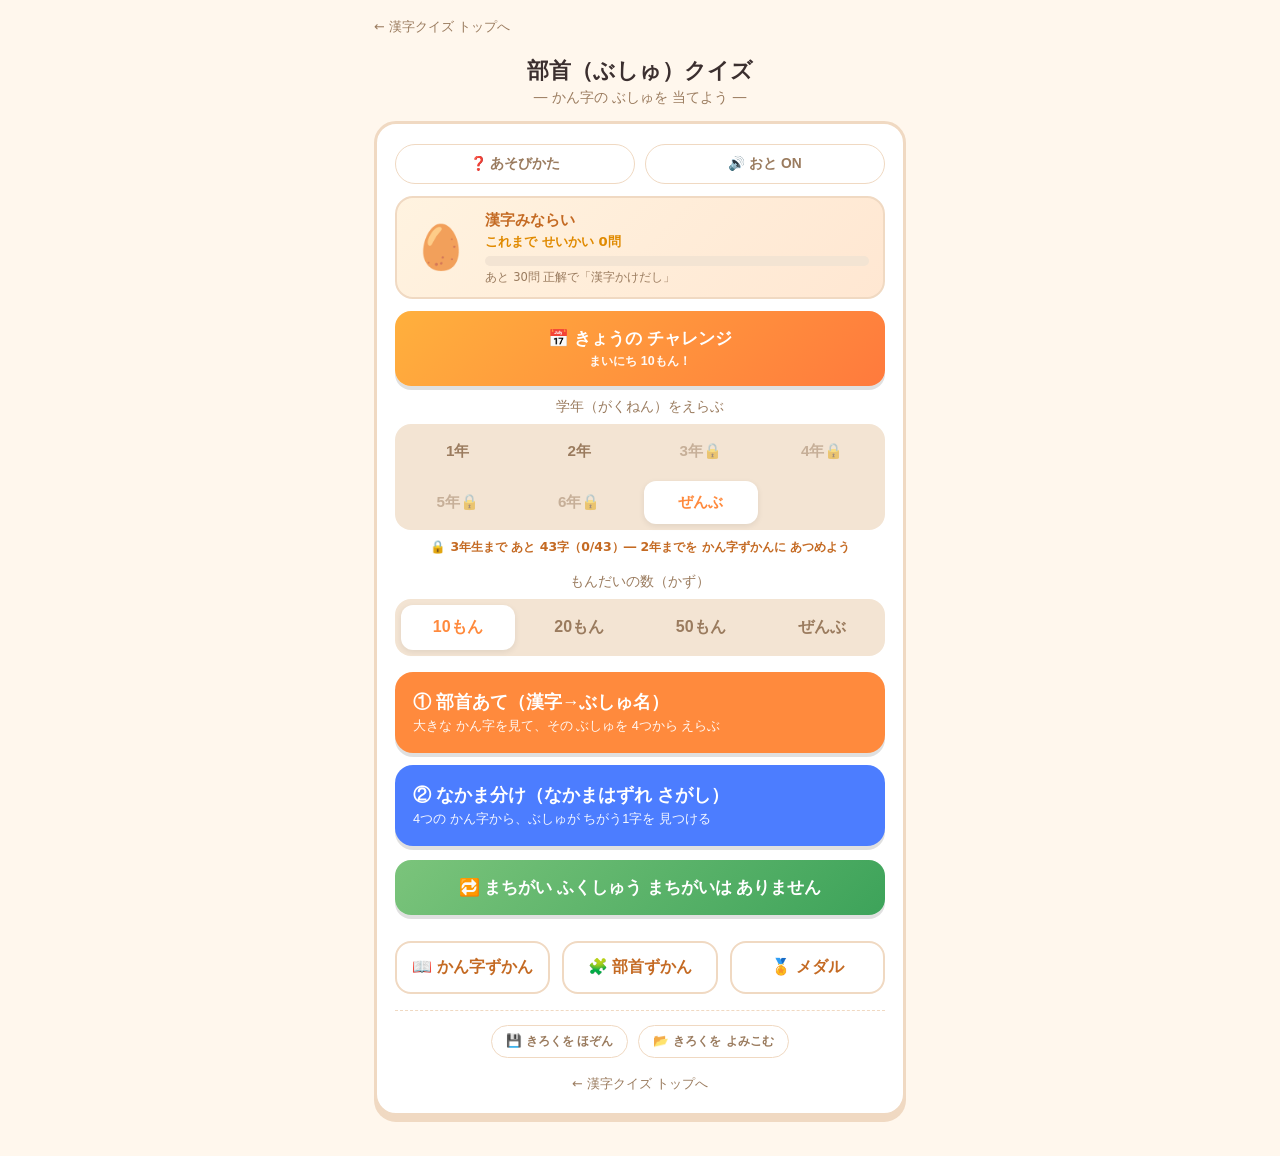
==== bushu/index.html @ 1da60026 "部首クイズ(bushu)を新規追加：部首あて＋なかま分け＋部首ずかん。学年ロック/出題数/図鑑/メダルは共有。validate に RADICALS 検証を追加" ====
<!DOCTYPE html>
<html lang="ja">
<head>
<meta charset="UTF-8">
<meta name="viewport" content="width=device-width, initial-scale=1.0, viewport-fit=cover">
<title>部首（ぶしゅ）クイズ</title>
<meta name="description" content="漢字の部首（ぶしゅ）を当てるクイズ。のぎへん・さんずいなど、学年ごとに自動で出題。なかま分けモードつき。">
<meta name="theme-color" content="#ff8a3d">
<!-- 共有スタイル（クイズと同じ見た目） -->
<link rel="stylesheet" href="../shared/kanji-ui.css?v=202606271357">
<style>
  /* 部首アプリ固有の追加分だけ（共有部品で足りないもの） */
  #gsel{display:grid; grid-template-columns:repeat(4,1fr); gap:8px;}
  #gsel button{padding:11px 0; font-size:.95rem;}
  .choices.bushu{grid-template-columns:1fr 1fr;}
  .choices.bushu .choice{font-size:1.2rem; font-weight:700;}
  .choices.nakama{grid-template-columns:1fr 1fr;}
  .choices.nakama .choice{font-size:1.9rem; font-weight:700;}
  .prompt{font-size:.98rem; color:#9a7b5e; text-align:center; margin:6px 0 14px;}
  .posTag{display:inline-block; font-size:.72rem; background:#eef3ff; color:#3a5bbf;
          border-radius:999px; padding:2px 9px; margin-left:6px; font-weight:700;}
  .fb-rad{font-size:1.05rem; color:#5a4a3a; margin:4px 0;}
  .fb-rad b{font-size:1.35rem; color:#c46a23;}
  .help-list{font-size:.92rem; line-height:1.9; color:#5a4a3a; padding-left:1.2em; margin:6px 0;}
  .help-list b{color:var(--accent);}
  .legend{font-size:.78rem; color:#9a7b5e; text-align:center; margin-top:8px; line-height:1.7;}
  #bdexGrid .dcard .k{font-size:1.9rem;}
  #bdexGrid .dcard .info{line-height:1.35;}
</style>
</head>
<body>
<div class="wrap">
  <a class="toplink" href="../index.html">← 漢字クイズ トップへ</a>
  <h1>部首（ぶしゅ）クイズ</h1>
  <div class="sub">― かん字の ぶしゅを 当てよう ―</div>

  <!-- ホーム -->
  <div id="home" class="card">
    <div class="topRow">
      <button class="topBtn" id="openHelp" type="button">❓ あそびかた</button>
      <button class="topBtn" id="soundToggle" type="button">🔊 おと ON</button>
    </div>
    <div class="buddy" id="buddy">
      <div class="bi" id="buddyIcon">🥚</div>
      <div class="bb">
        <div class="bn" id="buddyName">漢字みならい</div>
        <div class="bc" id="buddyCoin">これまで せいかい 0問</div>
        <div class="bbar"><i id="buddyBar"></i></div>
        <div class="bnext" id="buddyNext"></div>
      </div>
    </div>
    <button class="dailyBtn" id="openDaily" type="button">📅 きょうの チャレンジ<span id="dailyInfo"></span></button>
    <div class="gradeSel">
      <div class="gradeLabel">学年（がくねん）をえらぶ</div>
      <div class="seg" id="gsel"></div>
      <div id="unlockHint" style="text-align:center;font-size:.78rem;font-weight:700;color:#c46a23;margin-top:8px;line-height:1.5;"></div>
    </div>
    <div class="gradeSel">
      <div class="gradeLabel">もんだいの数（かず）</div>
      <div class="seg" id="countSeg"><!-- 共通モジュール QuizCore.renderCountSeg で描画 --></div>
    </div>
    <div class="modes">
      <button class="mode-btn m1" id="startBushu">
        ① 部首あて（漢字→ぶしゅ名）
        <small>大きな かん字を見て、その ぶしゅを 4つから えらぶ</small>
      </button>
      <button class="mode-btn m2" id="startNakama">
        ② なかま分け（なかまはずれ さがし）
        <small>4つの かん字から、ぶしゅが ちがう1字を 見つける</small>
      </button>
    </div>
    <button class="dailyBtn" id="openReview" type="button" style="background:linear-gradient(135deg,#7bc47b,#3da35a);margin-top:14px;">🔁 まちがい ふくしゅう<span id="reviewInfo"></span></button>
    <div class="collbar">
      <button id="openDex" type="button">📖 かん字ずかん</button>
      <button id="openBdex" type="button">🧩 部首ずかん</button>
      <button id="openMedals" type="button">🏅 メダル</button>
    </div>
    <div class="saveBar">
      <button id="exportSave" type="button">💾 きろくを ほぞん</button>
      <label class="impBtn" for="importFile">📂 きろくを よみこむ</label>
      <input id="importFile" type="file" accept="application/json,.json" hidden>
    </div>
    <a class="applink" href="../index.html">← 漢字クイズ トップへ</a>
  </div>

  <!-- あそびかた -->
  <div id="help" class="card" style="display:none;">
    <button class="backBtn" id="helpBack">← もどる</button>
    <h2 style="margin-top:4px;">あそびかた</h2>
    <ul class="help-list">
      <li><b>部首（ぶしゅ）</b>＝かん字の なかまわけの しるし。れい：「秋」は <b>のぎへん</b>。</li>
      <li><b>①部首あて</b>：大きな かん字の ぶしゅを 4つから えらぶ。</li>
      <li><b>②なかま分け</b>：4つの かん字から、ぶしゅが <b>ちがう1字</b>を さがす。</li>
      <li>答えのあと、ぶしゅの <b>いみ</b>と <b>いちば（へん・つくり…）</b>が 出るよ。</li>
      <li>おぼえた ぶしゅは <b>🧩部首ずかん</b>に たまる（3かいで ★）。</li>
      <li><b>3年生いじょう</b>は はじめ ロック🔒。下の学年の かん字を <b>かん字ずかん</b>に あつめると かいきん！</li>
    </ul>
    <button class="again" id="helpStart" style="margin-top:8px;">とじる</button>
  </div>

  <!-- 出題 -->
  <div id="quiz" class="card" style="display:none;">
    <button class="navBtn" id="prev">← 前へ</button>
    <button class="homeBtn" id="quizHome">🏠 HOME</button>
    <div class="bar"><i id="prog"></i></div>
    <div class="meta"><span id="count"></span><span id="combo"></span><span id="score"></span></div>
    <span class="tag" id="tag"></span>
    <div class="prompt" id="prompt"></div>
    <div class="bigkanji" id="qkanji"></div>
    <div class="choices" id="choices"></div>
    <div class="feedback" id="feedback">
      <div class="fb-head" id="fbHead"></div>
      <div class="fb-rad" id="fbRad"></div>
      <div class="fb-kanji" id="fbKanji"></div>
      <button class="next" id="next">つぎへ →</button>
    </div>
  </div>

  <!-- 結果 -->
  <div id="result" class="card result" style="display:none;">
    <div class="stars" id="stars"></div>
    <div class="score" id="finalScore"></div>
    <div class="comboBest" id="comboBest"></div>
    <div id="comment" style="margin-bottom:12px;"></div>
    <div class="earned" id="earned" style="display:none;"></div>
    <div class="review" id="review"></div>
    <button class="again retryWrong" id="retryWrong" style="display:none;">まちがえた問題だけ もう一回</button>
    <button class="again" id="retry">もう一回</button>
    <button class="again home" id="back">さいしょの画面</button>
  </div>

  <!-- 漢字ずかん（共有：onaji・送りがなと同じ図鑑にたまる） -->
  <div id="dex" class="card" style="display:none;">
    <button class="backBtn" id="dexBack">← もどる</button>
    <div class="collHead"><h2>📖 かん字ずかん</h2><span class="cnt" id="dexCnt"></span></div>
    <div id="dexUnlock" style="font-size:.85rem;font-weight:700;color:#c46a23;margin-bottom:10px;"></div>
    <div style="font-size:.8rem;color:#9a7b5e;margin-bottom:10px;">どのクイズでも 正かいすると 図かんに ふえるよ。3かい 正かいで ★マスター！</div>
    <div class="dexGrid" id="dexGrid"></div>
  </div>

  <!-- 部首ずかん（このアプリ専用） -->
  <div id="bdex" class="card" style="display:none;">
    <button class="backBtn" id="bdexBack">← もどる</button>
    <div class="collHead"><h2>🧩 部首ずかん</h2><span class="cnt" id="bdexCnt"></span></div>
    <div style="font-size:.8rem;color:#9a7b5e;margin-bottom:10px;">部首あてで 正かいすると ぶしゅが ふえるよ。3かい 正かいで ★マスター！</div>
    <div class="dexGrid" id="bdexGrid"></div>
  </div>

  <!-- メダル（共有） -->
  <div id="medals" class="card" style="display:none;">
    <button class="backBtn" id="medalsBack">← もどる</button>
    <div class="collHead"><h2>🏅 メダル</h2><span class="cnt" id="medalsCnt"></span></div>
    <div class="medalList" id="medalList"></div>
  </div>

</div>

<!-- 共有 漢字DB（唯一の正データ：KANJI / wordGrade / parseOkurigana） -->
<script src="../shared/kanji-db.js?v=202606271357"></script>
<!-- 共有 進捗エンジン（図鑑・称号・メダル＝全アプリ合算）＋出題数セレクタ -->
<script src="../shared/quiz-core.js?v=202606271357"></script>
<script>
const $ = id => document.getElementById(id);
const MAXGRADE = 6;

/* ===== 部首データ（このアプリ専用。onajiのBANKと同じ位置づけ）=====
   c=部首の字, pos=位置(へん/つくり/かんむり/にょう/あし), mean=意味, ks=例字（共有DBに実在） */
const RADICALS = {
  'のぎへん':{c:'禾',pos:'へん',mean:'イネ・穀物に関係',ks:['秋','科','秒','種','積','税','移','程','私','秘','穀']},
  'さんずい':{c:'氵',pos:'へん',mean:'水に関係',ks:['海','池','注','泳','法','流','消','深','港','温','湯','漢','活','洋','浅','油','波','決','治','泣','演','漁','清','満','湖','測','液']},
  'きへん':{c:'木',pos:'へん',mean:'木に関係',ks:['林','校','村','板','横','様','橋','機','松','札','枝','柱','植','検','標','棒','桜']},
  'にんべん':{c:'亻',pos:'へん',mean:'人に関係',ks:['休','体','作','使','住','信','便','借','億','候','健','仕','何','位','係','例','倍','停','側','値','個','修','俳','代','仮','件','任','伝']},
  'ごんべん':{c:'言',pos:'へん',mean:'ことば・言うに関係',ks:['話','語','読','記','計','訓','詩','調','談','議','説','課','試','識','護','訳','詞','評','認','誤','講','謝','警','許','訪']},
  'いとへん':{c:'糸',pos:'へん',mean:'糸・布に関係',ks:['紙','線','細','組','終','結','練','絵','給','続','緑','約','級','紀','純','経','統','績','編','縄','織','綿','縮','紅','素']},
  'てへん':{c:'扌',pos:'へん',mean:'手の動作に関係',ks:['持','指','投','打','拾','折','招','担','探','採','接','提','操','技','拝','捨','授','推']},
  'つちへん':{c:'土',pos:'へん',mean:'土・場所に関係',ks:['地','場','坂','城','均','境','増','塩']},
  'くちへん':{c:'口',pos:'へん',mean:'口・声に関係',ks:['味','呼','唱','吸','鳴']},
  'くさかんむり':{c:'艹',pos:'かんむり',mean:'草・植物に関係',ks:['花','草','茶','葉','苦','薬','菜','落','荷','英','芽','若','蒸','著','蔵']},
  'うかんむり':{c:'宀',pos:'かんむり',mean:'家・屋根に関係',ks:['家','室','守','安','客','宿','寒','実','富','官','定','宝','宗','宇','宙','容','宣','密']},
  'たけかんむり':{c:'竹',pos:'かんむり',mean:'竹に関係',ks:['笑','答','第','筆','算','節','等','管','築','簡','箱','笛','策']},
  'あめかんむり':{c:'雨',pos:'かんむり',mean:'天気・雨に関係',ks:['雪','雲','電']},
  'しんにょう':{c:'辶',pos:'にょう',mean:'道・進むに関係',ks:['道','通','週','運','進','送','返','速','遊','達','過','連','遠','近','追','逆','適','選','退','述']},
  'こころ':{c:'心',pos:'あし',mean:'心・気持ちに関係',ks:['思','想','感','急','悲','念','息','恩','態','意','愛','志','忘','忠']},
  'おおがい':{c:'頁',pos:'つくり',mean:'頭・顔に関係',ks:['顔','頭','願','題','類','順','額','預','領','頂']},
};
const RAD_NAMES = Object.keys(RADICALS);

/* 例字フラット化：{k, rad, grade}（DBに無い字は念のため除外） */
function buildItems(){
  const out = [], seen = new Set();
  for(const [rad, info] of Object.entries(RADICALS)){
    for(const k of info.ks){
      if(!KANJI[k] || seen.has(k)) continue;
      seen.add(k);
      out.push({ k, rad, grade: KANJI[k].g });
    }
  }
  return out;
}
const ALL_ITEMS = buildItems();

/* ===== 学年の解放（3〜6年）＝onaji・送りがなと同じ「開放式」ロック =====
   1・2年は最初から開放。3年生いじょうは、下の学年までの「部首クイズで集められる漢字」を
   ぜんぶ かん字ずかん（store.kanji＝全アプリ共有）にあつめると かいきん。解放フラグも共有。 */
const BK_COLLECTABLE = [...new Set(ALL_ITEMS.map(i => i.k))];
const bushuCollectableUpTo = (g)=> BK_COLLECTABLE.filter(ch => KANJI[ch].g <= g);
function gradeUnlocked(g){
  if(g <= 2) return true;
  if(store['unlocked'+g]) return true;
  const lower = bushuCollectableUpTo(g-1);
  return lower.length > 0 && lower.every(ch => (store.kanji[ch]||0) >= 1);
}
function maxUnlockedGrade(){ let m=2; for(let g=3; g<=MAXGRADE; g++){ if(gradeUnlocked(g)) m=g; } return m; }
function checkUnlock(){
  let now = 0;
  for(let g=3; g<=MAXGRADE; g++){
    if(!store['unlocked'+g] && gradeUnlocked(g)){ store['unlocked'+g] = true; now = g; }
  }
  if(now) QuizCore.save();
  return now;
}

/* ===== ユーティリティ ===== */
function shuffle(a){ a=a.slice(); for(let i=a.length-1;i>0;i--){ const j=Math.floor(Math.random()*(i+1)); [a[i],a[j]]=[a[j],a[i]]; } return a; }
function todayIndex(){ const d=new Date(); return Math.floor((d.getTime() - d.getTimezoneOffset()*60000)/86400000); }
function mulberry32(a){ return function(){ a|=0; a=a+0x6D2B79F5|0; let t=Math.imul(a^a>>>15,1|a); t=t+Math.imul(t^t>>>7,61|t)^t; return ((t^t>>>14)>>>0)/4294967296; }; }
function seededShuffle(arr, seed){ const r=mulberry32(seed), a=arr.slice(); for(let i=a.length-1;i>0;i--){ const j=Math.floor(r()*(i+1)); [a[i],a[j]]=[a[j],a[i]]; } return a; }

/* ===== 出題づくり ===== */
// 部首あて：漢字→部首名（4択）
function makeBushuQ(it){
  const others = shuffle(RAD_NAMES.filter(r => r !== it.rad)).slice(0, 3);
  const choices = shuffle([it.rad, ...others]);
  return { mode:'bushu', kanji:it.k, rad:it.rad, grade:it.grade, answer:it.rad, choices };
}
// なかま分け：同じ部首3字＋ちがう部首1字 → はずれを当てる
function makeNakamaQ(pool){
  // 部首ごとにまとめる（poolは学年で絞り済み）
  const byRad = {};
  for(const it of pool){ (byRad[it.rad] = byRad[it.rad] || []).push(it); }
  const mainCands = Object.keys(byRad).filter(r => byRad[r].length >= 3);
  if(mainCands.length === 0 || Object.keys(byRad).length < 2) return null;
  const mainRad = mainCands[Math.floor(Math.random()*mainCands.length)];
  const three = shuffle(byRad[mainRad]).slice(0, 3);
  const otherRads = Object.keys(byRad).filter(r => r !== mainRad);
  const oddRad = otherRads[Math.floor(Math.random()*otherRads.length)];
  const odd = shuffle(byRad[oddRad])[0];
  const items = shuffle([...three, odd]);
  return { mode:'nakama', mainRad, oddRad, answer:odd.k, grade:odd.grade,
           items, choices:items.map(x=>x.k), three:three.map(x=>x.k) };
}

/* ===== 状態 ===== */
let grade = 'all';
let count = 10;                 // 初期10もん（共通モジュールの選択肢 10/20/50/ぜんぶ）
let mode = 'bushu';
let deck = [], answers = [], idx = 0;
let combo = 0, sessionMaxCombo = 0;
let wrongKanji = [];           // 結果の「まちがえた問題だけ もう一回」用（部首あて化）
let isDaily = false;

const store = QuizCore.store;
store.bushuWrong = store.bushuWrong || {};                                  // { 漢字: true } まちがえた字
store.bushuDaily = store.bushuDaily || { streak:0, bestStreak:0, lastDay:null };
store.bushuDex   = store.bushuDex   || {};                                  // { 部首名: 正解回数 } 部首ずかん
for(let g=3; g<=MAXGRADE; g++){ if(store['unlocked'+g] === undefined) store['unlocked'+g] = false; }

/* ===== 音（Web Audio：ファイル不要） ===== */
let soundOn = (localStorage.getItem('bushuSoundOff') !== '1');
let audioCtx = null;
function getCtx(){
  if(!audioCtx){ try{ audioCtx = new (window.AudioContext||window.webkitAudioContext)(); }catch(e){ audioCtx=null; } }
  if(audioCtx && audioCtx.state==='suspended'){ try{ audioCtx.resume(); }catch(e){} }
  return audioCtx;
}
function tone(freq, startAt, dur, type='sine', vol=0.2){
  const ctx = getCtx(); if(!ctx) return;
  const t0 = ctx.currentTime + startAt;
  const osc = ctx.createOscillator(), g = ctx.createGain();
  osc.type=type; osc.frequency.value=freq;
  g.gain.setValueAtTime(0.0001, t0);
  g.gain.linearRampToValueAtTime(vol, t0+0.012);
  g.gain.exponentialRampToValueAtTime(0.0001, t0+dur);
  osc.connect(g).connect(ctx.destination);
  osc.start(t0); osc.stop(t0+dur+0.03);
}
function playSound(name){
  if(!soundOn) return; const ctx=getCtx(); if(!ctx) return;
  if(name==='correct'){
    tone(1318,0,0.55,'sine',0.26); tone(2637,0,0.30,'sine',0.08);
    tone(1047,0.18,0.70,'sine',0.26); tone(2093,0.18,0.35,'sine',0.08);
  } else if(name==='wrong'){
    tone(233,0,0.20,'sawtooth',0.11); tone(220,0,0.20,'sawtooth',0.11);
    tone(220,0.26,0.55,'sawtooth',0.11); tone(207,0.26,0.55,'sawtooth',0.11);
  }
}
function refreshSoundBtn(){ $('soundToggle').textContent = soundOn ? '🔊 おと ON' : '🔇 おと OFF'; }

/* ===== 画面きりかえ ===== */
function showOnly(id){ for(const s of ['home','help','quiz','result','dex','bdex','medals']) $(s).style.display = (s===id)?'block':'none'; }

/* ===== 育成系（共有 QuizCore：かん字図鑑・称号・メダル＝全アプリ合算） ===== */
function refreshBuddy(){
  QuizCore.renderBuddy({ icon:$('buddyIcon'), name:$('buddyName'), coin:$('buddyCoin'), bar:$('buddyBar'), next:$('buddyNext') });
}
function refreshHome(){
  refreshBuddy();
  const dy = store.bushuDaily, ti = todayIndex();
  let info = '';
  if((dy.streak||0)>0 && (dy.lastDay===ti || dy.lastDay===ti-1)) info += `🔥${dy.streak}日れんぞく　`;
  info += (dy.lastDay===ti) ? 'きょうは クリア✓' : 'まいにち 10もん！';
  $('dailyInfo').textContent = ' ' + info;
  const rc = reviewItems().length;
  $('reviewInfo').textContent = rc ? ` のこり ${rc}問` : ' まちがいは ありません';
  renderGradeSel();
}
function goHome(){ refreshHome(); showOnly('home'); }
function openDex(){
  $('dexCnt').textContent = QuizCore.dexHead();
  const du = $('dexUnlock');
  if(du){
    if(gradeUnlocked(3)){ du.textContent = '🔓 3年生 かいきん中！'; }
    else { const rem = bushuCollectableUpTo(2).filter(ch => !((store.kanji[ch]||0) >= 1)).length; du.textContent = `あと ${rem}字（1・2年）で 3年生 かいきん！`; }
  }
  $('dexGrid').innerHTML = QuizCore.dexGridHTML(); showOnly('dex');
}
function openMedals(){ $('medalsCnt').textContent = QuizCore.medalsHead(); $('medalList').innerHTML = QuizCore.medalsGridHTML(); showOnly('medals'); }

// 部首ずかん（このアプリ専用）
function openBdex(){
  const have = RAD_NAMES.filter(r => (store.bushuDex[r]||0) >= 1).length;
  const master = RAD_NAMES.filter(r => (store.bushuDex[r]||0) >= 3).length;
  $('bdexCnt').textContent = `${have} / ${RAD_NAMES.length} 種（★${master}）`;
  const grid = $('bdexGrid'); grid.innerHTML = '';
  for(const r of RAD_NAMES){
    const info = RADICALS[r], c = store.bushuDex[r]||0;
    const div = document.createElement('div');
    if(c >= 1){
      const m = c >= 3;
      div.className = 'dcard' + (m ? ' master' : '');
      div.innerHTML = `<div class="k">${info.c}</div><div class="star">${m?'★':'☆'}</div>`
        + `<div class="info"><b>${r}</b><br>${info.pos}<br>${info.mean}</div>`;
    } else {
      div.className = 'dcard locked';
      div.innerHTML = `<div class="k">？</div><div class="info">みつけよう</div>`;
    }
    grid.appendChild(div);
  }
  showOnly('bdex');
}

/* ===== ホーム：学年セレクタ（ロック表示つき） ===== */
function renderGradeSel(){
  const seg = $('gsel'); seg.innerHTML = '';
  const items = [];
  for(let g=1; g<=MAXGRADE; g++) items.push([g, g+'年']);
  items.push(['all','ぜんぶ']);
  for(const [val,label] of items){
    const isGrade = (val !== 'all');
    const locked = isGrade && !gradeUnlocked(val);
    const b = document.createElement('button');
    b.textContent = locked ? (val+'年🔒') : label;
    if(locked) b.classList.add('locked');
    if((val==='all'?'all':val) === grade) b.classList.add('active');
    b.onclick = ()=>{
      if(locked){
        const lower = bushuCollectableUpTo(val-1);
        const rem = lower.filter(ch => !((store.kanji[ch]||0) >= 1)).length;
        alert(`「${val}年生」は ロック中。\n${val-1}年までの かん字を かん字ずかんに あと ${rem}字 あつめると かいきん！`);
        return;
      }
      grade = (val==='all')?'all':val; renderGradeSel();
    };
    seg.appendChild(b);
  }
  renderUnlockHint();
}
function renderUnlockHint(){
  const hint = $('unlockHint'); if(!hint) return;
  let next = 0;
  for(let g=3; g<=MAXGRADE; g++){ if(!gradeUnlocked(g)){ next = g; break; } }
  if(!next){ hint.textContent = '✅ ぜんぶの 学年が あそべるよ！'; return; }
  const lower = bushuCollectableUpTo(next-1);
  const total = lower.length, have = lower.filter(ch => (store.kanji[ch]||0) >= 1).length;
  hint.textContent = `🔒 ${next}年生まで あと ${total-have}字（${have}/${total}）― ${next-1}年までを かん字ずかんに あつめよう`;
}

function itemsForGrade(){
  if(grade==='all'){ const mx = maxUnlockedGrade(); return ALL_ITEMS.filter(i => i.grade <= mx); }
  return ALL_ITEMS.filter(i => i.grade === grade);
}

/* ===== 出題ループ ===== */
function start(m){
  mode = m;
  const pool = itemsForGrade();
  const limit = (count==='all') ? pool.length : count;
  let qs = [];
  if(m === 'bushu'){
    const picked = shuffle(pool).slice(0, limit);
    qs = picked.map(makeBushuQ);
  } else {
    for(let i=0; i<limit; i++){ const q = makeNakamaQ(pool); if(q) qs.push(q); }
    if(qs.length === 0){ alert('この学年では なかま分けが 作れません。\n「ぜんぶ」や ほかの学年で ためしてね。'); return; }
  }
  startWithDeck(qs);
}
function startDaily(){
  mode = 'bushu';
  const mx = maxUnlockedGrade();
  const pool = ALL_ITEMS.filter(i => i.grade <= mx);
  const deckI = seededShuffle(pool, todayIndex()).slice(0, 10);
  startWithDeck(deckI.map(makeBushuQ), true);
}
function updateDailyStreak(){
  const dy = store.bushuDaily, ti = todayIndex();
  if(dy.lastDay !== ti){
    dy.streak = (dy.lastDay === ti-1) ? (dy.streak||0)+1 : 1;
    dy.lastDay = ti;
    dy.bestStreak = Math.max(dy.bestStreak||0, dy.streak);
    QuizCore.save();
  }
}
// まちがい ふくしゅう（部首あてで出し直す）
const reviewItems = ()=> Object.keys(store.bushuWrong).map(k => ALL_ITEMS.find(i=>i.k===k)).filter(Boolean);
function startReview(){
  let pool = reviewItems();
  if(pool.length === 0){ alert('ふくしゅうする問題は ありません。\nまちがえた問題が ここに たまります。'); return; }
  mode = 'bushu';
  pool = shuffle(pool); if(pool.length>20) pool = pool.slice(0,20);
  startWithDeck(pool.map(makeBushuQ));
}
function startWithDeck(qs, daily){
  isDaily = !!daily;
  deck = qs; answers = new Array(deck.length); idx = 0;
  combo = 0; sessionMaxCombo = 0;
  showOnly('quiz'); renderQ();
}

function renderQ(){
  const q = deck[idx];
  $('prog').style.width = (idx/deck.length*100)+'%';
  $('count').textContent = `問題 ${idx+1} / ${deck.length}`;
  $('combo').textContent = combo>=2 ? `🔥 ${combo}` : '';
  $('score').textContent = `正かい ${scoreCount()}`;
  $('prev').style.visibility = idx>0 ? 'visible' : 'hidden';

  if(q.mode === 'bushu'){
    $('tag').textContent = q.grade+'年の かん字';
    $('prompt').textContent = 'この かん字の 部首（ぶしゅ）は？';
    $('qkanji').textContent = q.kanji;
    $('qkanji').style.display = 'block';
  } else {
    $('tag').textContent = 'なかま分け';
    $('prompt').textContent = 'なかまはずれ（ぶしゅが ちがう字）は どれ？';
    $('qkanji').style.display = 'none';
  }

  const wrap = $('choices');
  wrap.className = 'choices ' + (q.mode==='bushu' ? 'bushu' : 'nakama');
  wrap.innerHTML = '';
  const ans = answers[idx];
  for(const c of q.choices){
    const b = document.createElement('button');
    b.className = 'choice'; b.textContent = c;
    if(ans){
      b.disabled = true;
      if(c === q.answer) b.classList.add('ok');
      else if(c === ans.picked) b.classList.add('ng');
    } else {
      b.onclick = ()=> choose(c, b);
    }
    wrap.appendChild(b);
  }
  if(ans) showFeedback(ans.correct); else $('feedback').classList.remove('show','good','bad');
}

function choose(picked, btn){
  if(answers[idx]) return;
  const q = deck[idx];
  const ok = picked === q.answer;
  answers[idx] = { picked, correct: ok };
  // まちがい復習のキー（部首あて＝その漢字／なかま分け＝はずれの漢字）
  const key = (q.mode==='bushu') ? q.kanji : q.answer;
  if(ok){
    combo++; sessionMaxCombo = Math.max(sessionMaxCombo, combo);
    if(store.bushuWrong[key]) delete store.bushuWrong[key];
    // 共有図鑑へ：出した漢字を記録（他アプリと合算）
    QuizCore.recordCorrect(q.mode==='bushu' ? q.kanji : q.answer);
    // 部首ずかん：学べた部首をカウント
    const learned = (q.mode==='bushu') ? q.rad : q.mainRad;
    store.bushuDex[learned] = (store.bushuDex[learned]||0) + 1;
    QuizCore.bumpCorrect(); QuizCore.noteCombo(combo); QuizCore.save();
  } else {
    combo = 0;
    store.bushuWrong[key] = true; QuizCore.save();
  }
  document.querySelectorAll('#choices .choice').forEach(b=>{
    b.disabled = true;
    if(b.textContent === q.answer) b.classList.add('ok');
    else if(b===btn) b.classList.add('ng');
  });
  $('combo').textContent = combo>=2 ? `🔥 ${combo}` : '';
  $('score').textContent = `正かい ${scoreCount()}`;
  playSound(ok ? 'correct' : 'wrong');
  showFeedback(ok);
}

function kanjiInfoLine(k){
  const info = KANJI[k]; if(!info) return '';
  const on = (info.on||[]).join('・'), kun = (info.kun||[]).join('・');
  return `<b>${k}</b>（${info.s}画）` + [on?'音 '+on:'', kun?'訓 '+kun:''].filter(Boolean).join(' ／ ');
}
function showFeedback(ok){
  const q = deck[idx];
  const fb = $('feedback');
  fb.classList.add('show'); fb.classList.toggle('good', ok); fb.classList.toggle('bad', !ok);

  if(q.mode === 'bushu'){
    const r = RADICALS[q.rad];
    $('fbHead').textContent = ok ? '⭕ せいかい！' : '❌ おしい！　正かいは「'+q.rad+'」';
    $('fbRad').innerHTML = `<b>${r.c}</b> ${q.rad}<span class="posTag">${r.pos}</span><br>${r.mean}`;
    $('fbKanji').innerHTML = kanjiInfoLine(q.kanji);
  } else {
    const r = RADICALS[q.mainRad], o = RADICALS[q.oddRad];
    $('fbHead').textContent = ok ? '⭕ せいかい！' : '❌ おしい！　はずれは「'+q.answer+'」';
    $('fbRad').innerHTML = `なかま＝<b>${r.c}</b> ${q.mainRad}（${q.three.join('・')}）<span class="posTag">${r.pos}</span>`
      + `<br>はずれ＝<b>${q.answer}</b> は <b>${o.c}</b> ${q.oddRad}`;
    $('fbKanji').innerHTML = kanjiInfoLine(q.answer);
  }
  $('next').textContent = (idx >= deck.length-1) ? 'けっかを見る →' : 'つぎへ →';
}

const scoreCount = ()=> answers.filter(a => a && a.correct).length;

function next(){
  if(!answers[idx]) return;
  if(idx >= deck.length-1) return showResult();
  idx++; renderQ();
}
function prev(){ if(idx>0){ idx--; renderQ(); } }

function showResult(){
  showOnly('result');
  $('prog').style.width = '100%';
  const total = deck.length, correct = scoreCount();
  $('finalScore').textContent = `${correct} / ${total} もん せいかい`;
  const rate = correct/total;
  const nStar = rate===1?3 : rate>=0.7?2 : rate>=0.4?1 : 0;
  $('stars').textContent = '⭐'.repeat(nStar) + '☆'.repeat(3-nStar);
  $('comment').textContent =
    rate===1 ? 'ぜんもん せいかい！すごい！' :
    rate>=0.7 ? 'よくできました！' :
    rate>=0.4 ? 'もう少し！もう一回やってみよう' :
    'だいじょうぶ、くりかえせば できるよ！';
  $('comboBest').textContent = sessionMaxCombo>=2 ? `さい高コンボ：🔥 ${sessionMaxCombo}れんぞく` : '';

  QuizCore.notePlay();
  if(rate===1) QuizCore.notePerfect();
  QuizCore.noteCombo(sessionMaxCombo);
  if(isDaily) updateDailyStreak();
  const justUnlocked = checkUnlock();
  QuizCore.save();
  const tcAfter = QuizCore.store.totalCorrect||0, tcBefore = tcAfter - correct;
  const rankUp = QuizCore.rankStage(tcAfter) > QuizCore.rankStage(tcBefore);
  const newly = QuizCore.checkMedals();
  const em = $('earned');
  const newRank = QuizCore.STAGES[QuizCore.rankStage(tcAfter)];
  const evo = rankUp ? `✨ 称号アップ！ ${newRank.icon}「${newRank.title}」に なった！　` : '';
  const unlockMsg = justUnlocked ? `🎉 ${justUnlocked}年生が かいきん！　` : '';
  if(unlockMsg || evo || newly.length){
    em.style.display = 'block';
    em.innerHTML = unlockMsg + evo + (newly.length ? '🏅 あたらしいメダル：' + newly.map(m=>`${m.icon}${m.name}`).join('　') : '');
  } else { em.style.display = 'none'; }

  // まちがえた問題の振り返り
  const wrong = deck.filter((q,i)=> answers[i] && !answers[i].correct);
  wrongKanji = wrong.map(q => (q.mode==='bushu') ? q.kanji : q.answer);
  const rv = $('review');
  if(wrong.length){
    rv.style.display = 'block';
    rv.innerHTML = `<div class="rv-h">まちがえた問題（${wrong.length}）</div>` +
      wrong.map(q => {
        if(q.mode==='bushu') return `<div class="rv-i"><b>${q.kanji}</b> ＝ <b>${q.rad}</b></div>`;
        return `<div class="rv-i">はずれ <b>${q.answer}</b>（${q.oddRad}）― なかまは ${q.mainRad}</div>`;
      }).join('');
    $('retryWrong').style.display = 'inline-block';
  } else {
    rv.style.display = 'none';
    $('retryWrong').style.display = 'none';
  }
}

/* ===== 初期化・イベント ===== */
$('startBushu').onclick = ()=> start('bushu');
$('startNakama').onclick = ()=> start('nakama');
$('next').onclick = next;
$('prev').onclick = prev;
$('quizHome').onclick = goHome;
$('retry').onclick = ()=> start(mode);
$('retryWrong').onclick = ()=> startWithDeck(wrongKanji.map(k => makeBushuQ(ALL_ITEMS.find(i=>i.k===k))).filter(Boolean));
$('back').onclick = goHome;
$('openHelp').onclick = ()=> showOnly('help');
$('helpBack').onclick = goHome;
$('helpStart').onclick = goHome;
$('openDex').onclick = openDex;
$('openBdex').onclick = openBdex;
$('openMedals').onclick = openMedals;
$('dexBack').onclick = goHome;
$('bdexBack').onclick = goHome;
$('medalsBack').onclick = goHome;
$('openDaily').onclick = startDaily;
$('openReview').onclick = startReview;
$('exportSave').onclick = ()=> QuizCore.exportSave('かん字クイズ-きろく.json');
$('importFile').onchange = (e)=>{ const f = e.target.files[0]; if(f) QuizCore.importSave(f); e.target.value=''; };
$('soundToggle').onclick = ()=>{
  soundOn = !soundOn;
  localStorage.setItem('bushuSoundOff', soundOn ? '0' : '1');
  refreshSoundBtn();
  if(soundOn) playSound('correct');
};
// 出題数セレクタ（共通モジュール）
QuizCore.renderCountSeg($('countSeg'), '10', v => { count = (v==='all') ? 'all' : +v; });
renderGradeSel();
refreshSoundBtn();
refreshHome();
</script>
</body>
</html>
---- shared/kanji-ui.css ----
/* =========================================================================
   共有スタイル（デザイントークン＋UI部品）— 全アプリ共通
   かん字クイズ／送りがな練習 など、見た目とUXをそろえるための単一スタイル。
   ここを直すと参照する全アプリに反映される。各アプリ固有の追加分は各HTML側へ。
   ========================================================================= */
  :root{
    --bg:#fff7ed; --card:#ffffff; --ink:#3b2f2f; --accent:#ff8a3d;
    --accent2:#4c7dff; --ok:#2bb673; --ng:#ef5350; --line:#f0d9c2;
  }
  *{box-sizing:border-box;-webkit-tap-highlight-color:transparent;}
  body{
    margin:0; font-family:"Hiragino Maru Gothic ProN","ヒラギノ丸ゴ ProN",
      "Hiragino Sans","Yu Gothic",system-ui,sans-serif;
    background:var(--bg); color:var(--ink);
    min-height:100vh; min-height:100dvh; display:flex; flex-direction:column; align-items:center;
  }
  .wrap{width:100%; max-width:560px; padding:16px 14px 40px;}
  h1{font-size:1.35rem; text-align:center; margin:14px 0 4px;}
  .sub{text-align:center; font-size:.85rem; color:#9a7b5e; margin-bottom:14px;}
  .card{
    background:var(--card); border:3px solid var(--line); border-radius:22px;
    padding:20px 18px; box-shadow:0 6px 0 #f0d9c2;
  }
  /* grade select */
  .gradeSel{margin-bottom:16px;}
  .gradeLabel{font-size:.85rem; color:#9a7b5e; text-align:center; margin-bottom:8px;}
  .seg{display:flex; gap:8px; background:#f3e4d3; padding:6px; border-radius:16px;}
  .seg button{
    flex:1; border:none; background:transparent; padding:12px 0; border-radius:12px;
    font-size:1rem; font-weight:700; color:#9a7b5e; cursor:pointer;
  }
  /* 学年は1〜6＋ぜんぶで数が多いので 4列グリッドで折り返す */
  #seg{display:grid; grid-template-columns:repeat(4,1fr); gap:8px;}
  #seg button{padding:11px 0; font-size:.95rem;}
  .seg button.active{background:#fff; color:var(--accent); box-shadow:0 2px 6px rgba(0,0,0,.08);}
  .seg button.locked{opacity:.5;}

  /* きろくの 書き出し／読み込み */
  .saveBar{display:flex; gap:10px; justify-content:center; margin-top:16px;
           padding-top:14px; border-top:1px dashed var(--line);}
  .saveBar button, .saveBar .impBtn{
    border:1px solid var(--line); background:#fff; color:#9a7b5e; border-radius:99px;
    padding:7px 14px; font-size:.78rem; font-weight:700; cursor:pointer;
  }
  .saveBar button:active{transform:translateY(1px);}

  /* mode select */
  .modes{display:flex; flex-direction:column; gap:12px;}
  .mode-btn{
    border:none; border-radius:18px; padding:18px; font-size:1.1rem; font-weight:700;
    color:#fff; cursor:pointer; box-shadow:0 4px 0 rgba(0,0,0,.12); text-align:left;
  }
  .mode-btn small{display:block; font-weight:400; font-size:.8rem; opacity:.95; margin-top:4px;}
  .m1{background:var(--accent);} .m2{background:var(--accent2);} .m3{background:#e08e3c;} .m4{background:#9b59b6;}
  .mode-btn:active{transform:translateY(2px); box-shadow:0 2px 0 rgba(0,0,0,.12);}
  /* 読みクイズ：大きな漢字 */
  .yomi-q{font-size:.95rem; color:#9a7b5e; margin-bottom:6px;}
  .bigkanji{font-size:4.2rem; font-weight:800; text-align:center; line-height:1.2; margin:6px 0 2px; color:#5a3e28;}

  /* quiz */
  .homeBtn{
    float:right; border:2px solid var(--line); background:#fff; color:#c46a23;
    border-radius:99px; padding:6px 14px; font-size:.8rem; font-weight:700;
    cursor:pointer; margin:-4px -2px 8px 0;
  }
  .homeBtn:active{transform:translateY(1px);}
  .navBtn{
    float:left; border:2px solid var(--line); background:#fff; color:#c46a23;
    border-radius:99px; padding:6px 14px; font-size:.8rem; font-weight:700;
    cursor:pointer; margin:-4px 0 8px -2px;
  }
  .navBtn:active{transform:translateY(1px);}
  .bar{height:12px; background:#f3e4d3; border-radius:99px; overflow:hidden; margin-bottom:6px; clear:both;}
  .bar > i{display:block; height:100%; background:var(--accent); width:0; transition:width .3s;}
  .meta{display:flex; justify-content:space-between; font-size:.8rem; color:#9a7b5e; margin-bottom:14px;}
  .tag{display:inline-block; font-size:.72rem; background:#fff1e3; color:#c46a23;
       padding:3px 10px; border-radius:99px; margin-bottom:10px;}
  .q{font-size:1.5rem; line-height:2; text-align:center; margin:6px 0 4px;}
  .q .blank{display:inline-block; min-width:1.6em; border-bottom:4px dotted var(--accent);
            color:transparent;}
  .read{text-align:center; color:#c46a23; font-size:1rem; margin-bottom:18px;}
  ruby rt{font-size:.55em; color:#b08968;}
  .choices{display:grid; grid-template-columns:1fr 1fr; gap:12px;}
  .choice{
    border:3px solid var(--line); background:#fff; border-radius:16px;
    padding:16px 8px; font-size:1.7rem; font-weight:700; cursor:pointer;
    transition:.1s; box-shadow:0 4px 0 #f0d9c2;
  }
  .choice:active{transform:translateY(2px); box-shadow:0 2px 0 #f0d9c2;}
  .choice.ok{background:#e6f8ef; border-color:var(--ok); color:var(--ok);}
  .choice.ng{background:#fdeceb; border-color:var(--ng); color:var(--ng);}
  .choice:disabled{cursor:default;}

  .feedback{margin-top:18px; padding:16px; border-radius:16px; display:none;}
  .feedback.show{display:block;}
  .feedback.good{background:#e6f8ef; border:2px solid var(--ok);}
  .feedback.bad{background:#fdeceb; border:2px solid var(--ng);}
  .fb-head{font-weight:700; font-size:1.1rem; margin-bottom:8px;}
  .fb-sentence{font-size:1.05rem; line-height:1.7; margin-bottom:8px;}
  .fb-sentence b{color:var(--accent); font-size:1.2rem;}
  .fb-line{font-size:.95rem; line-height:1.7;}
  .fb-line b{color:#c46a23;}
  .fb-kanji{margin-top:10px; padding-top:10px; border-top:1px dashed var(--line);
            font-size:.9rem; line-height:1.8; color:#6b5a4a;}
  .fb-kanji b{color:var(--ink); font-size:1.15rem;}
  .next{
    margin-top:14px; width:100%; border:none; border-radius:16px; padding:16px;
    font-size:1.1rem; font-weight:700; color:#fff; background:var(--accent2);
    cursor:pointer; box-shadow:0 4px 0 rgba(0,0,0,.12);
  }
  .next:active{transform:translateY(2px); box-shadow:0 2px 0 rgba(0,0,0,.12);}

  /* result */
  .result{text-align:center;}
  .score{font-size:3rem; font-weight:800; color:var(--accent); margin:10px 0;}
  .again{border:none; border-radius:16px; padding:16px 28px; font-size:1.05rem; font-weight:700;
         color:#fff; background:var(--accent); cursor:pointer; box-shadow:0 4px 0 rgba(0,0,0,.12); margin:6px;}
  .home{background:#9b59b6;}
  .stars{font-size:1.8rem; letter-spacing:4px;}

  /* 結果の振り返り */
  .review{display:none; text-align:left; margin:8px 0 16px; padding:14px;
          background:#fdf6ee; border:2px solid var(--line); border-radius:14px;}
  .rv-h{font-weight:700; color:#c46a23; margin-bottom:8px; text-align:center;}
  .rv-i{font-size:1rem; line-height:1.9; padding:4px 0; border-bottom:1px dashed var(--line);}
  .rv-i:last-child{border-bottom:none;}
  .rv-i b{color:var(--accent); font-size:1.15rem;}
  .retryWrong{background:var(--ng);}

  /* キーボード操作のフォーカス可視化 */
  :focus-visible{outline:3px solid var(--accent2); outline-offset:2px;}

  @media (prefers-reduced-motion: reduce){
    *{transition:none !important;}
  }

  /* コンボ */
  #combo{font-weight:800; color:#ff6a00; font-size:.85rem;}
  #combo.pop{animation:pop .45s;}
  @keyframes pop{0%{transform:scale(.5);opacity:0} 55%{transform:scale(1.35)} 100%{transform:scale(1)}}

  /* 紙ふぶき */
  .confetti{position:fixed; top:-30px; pointer-events:none; z-index:50; will-change:transform;}
  @keyframes fall{to{transform:translateY(110vh) rotate(360deg); opacity:.15;}}

  /* あそびかた */
  .helpBtn{
    width:100%; border:2px dashed var(--accent); background:#fff7ef; color:#c46a23;
    border-radius:14px; padding:11px; margin-bottom:12px;
    font-size:.92rem; font-weight:700; cursor:pointer;
  }
  .helpBtn:active{transform:translateY(1px);}
  .help h2{font-size:1.2rem; margin:2px 0 12px;}
  .help h3{font-size:1.02rem; color:var(--accent); margin:18px 0 6px;}
  .help p, .help li{font-size:.98rem; line-height:1.85;}
  .help ol, .help ul{margin:6px 0; padding-left:1.3em;}
  .help .tip{background:#fff7ef; border:2px solid var(--line); border-radius:12px;
             padding:10px 12px; margin:8px 0; font-size:.92rem; line-height:1.8;}
  .help .big{font-size:1.05rem; font-weight:700;}

  /* デイリーチャレンジ */
  .dailyBtn{
    width:100%; border:none; border-radius:16px; padding:16px; margin-bottom:12px;
    font-size:1.05rem; font-weight:800; color:#fff; cursor:pointer;
    background:linear-gradient(135deg,#ffb03d,#ff7a3d); box-shadow:0 4px 0 rgba(0,0,0,.12);
  }
  .dailyBtn:active{transform:translateY(2px); box-shadow:0 2px 0 rgba(0,0,0,.12);}
  #dailyInfo{display:block; font-size:.78rem; font-weight:600; opacity:.95; margin-top:3px;}

  /* コレクション入口 */
  .collbar{display:flex; gap:12px; margin-top:14px;}
  .collbar button{flex:1; border:2px solid var(--line); background:#fff; color:#c46a23;
    border-radius:16px; padding:14px 8px; font-size:1rem; font-weight:700; cursor:pointer;}
  .collbar button:active{transform:translateY(2px);}

  .backBtn{border:2px solid var(--line); background:#fff; color:#c46a23; border-radius:99px;
    padding:8px 16px; font-size:.9rem; font-weight:700; cursor:pointer; margin-bottom:12px;}
  .collHead{display:flex; justify-content:space-between; align-items:center; margin-bottom:12px;}
  .collHead h2{font-size:1.15rem; margin:0;}
  .collHead .cnt{font-size:.85rem; color:#9a7b5e; font-weight:700;}

  /* 図鑑 */
  .dexGrid{display:grid; grid-template-columns:repeat(auto-fill,minmax(82px,1fr)); gap:10px;}
  .dcard{border:2px solid var(--line); border-radius:12px; padding:8px 4px; text-align:center; background:#fff;}
  .dcard.locked{background:#f3e9df; color:#cbb9a6;}
  .dcard .k{font-size:1.8rem; font-weight:800; line-height:1.1;}
  .dcard .star{font-size:.85rem; color:#ffb300; line-height:1;}
  .dcard .info{font-size:.6rem; color:#8a7a6a; margin-top:3px; line-height:1.35;}
  .dcard.master{border-color:#ffb300; box-shadow:inset 0 0 0 2px #ffe9b0;}

  /* メダル */
  .medalList{display:grid; grid-template-columns:1fr 1fr; gap:12px;}
  .medal{border:2px solid var(--line); border-radius:14px; padding:12px 8px; text-align:center; background:#fff;}
  .medal.locked{opacity:.45; filter:grayscale(1);}
  .medal .mi{font-size:2rem; line-height:1;}
  .medal .mn{font-weight:700; font-size:.85rem; margin-top:5px;}
  .medal .md{font-size:.72rem; color:#8a7a6a; margin-top:2px; line-height:1.4;}

  .earned{display:none; margin:8px 0 4px; font-size:1rem; font-weight:700; color:#c46a23;}
  .comboBest{font-size:.95rem; color:#9a7b5e; margin-bottom:6px;}

  /* 称号（あいぼう／累計正解数で育つ） */
  .buddy{display:flex; align-items:center; gap:14px; margin-bottom:12px;
    background:linear-gradient(135deg,#fff3e0,#ffe7d2); border:2px solid var(--line);
    border-radius:18px; padding:12px 14px;}
  .buddy .bi{font-size:2.7rem; line-height:1; min-width:1.4em; text-align:center;}
  .buddy .bb{flex:1; min-width:0;}
  .buddy .bn{font-weight:800; font-size:.96rem; color:#c46a23;}
  .buddy .bc{font-size:.82rem; font-weight:700; color:#e08a00; margin:2px 0 5px;}
  .buddy .bbar{height:10px; background:#f3e4d3; border-radius:99px; overflow:hidden;}
  .buddy .bbar > i{display:block; height:100%; width:0; transition:width .4s;
    background:linear-gradient(90deg,#ffb03d,#ff7a3d);}
  .buddy .bnext{font-size:.72rem; color:#9a7b5e; margin-top:4px;}

  /* ホーム上部の よこ並びボタン（あそびかた／おと） */
  .topRow{display:flex; gap:10px; margin-bottom:12px;}
  .topBtn{flex:1; border:1px solid var(--line); background:#fff; color:#9a7b5e;
    border-radius:99px; padding:10px 10px; font-size:.86rem; font-weight:700; cursor:pointer;}
  .topBtn:active{transform:translateY(1px);}

  /* アプリ間の ナビリンク（トップへ戻る 等） */
  .applink{display:block; text-align:center; margin-top:18px; font-size:.8rem; color:#9a7b5e; text-decoration:none;}
  .applink:hover{text-decoration:underline;}
  /* トップへ戻る小リンク（各クイズの最上部） */
  .toplink{display:inline-block; font-size:.8rem; color:#9a7b5e; text-decoration:none; margin:2px 0 6px;}
  .toplink:hover{text-decoration:underline;}
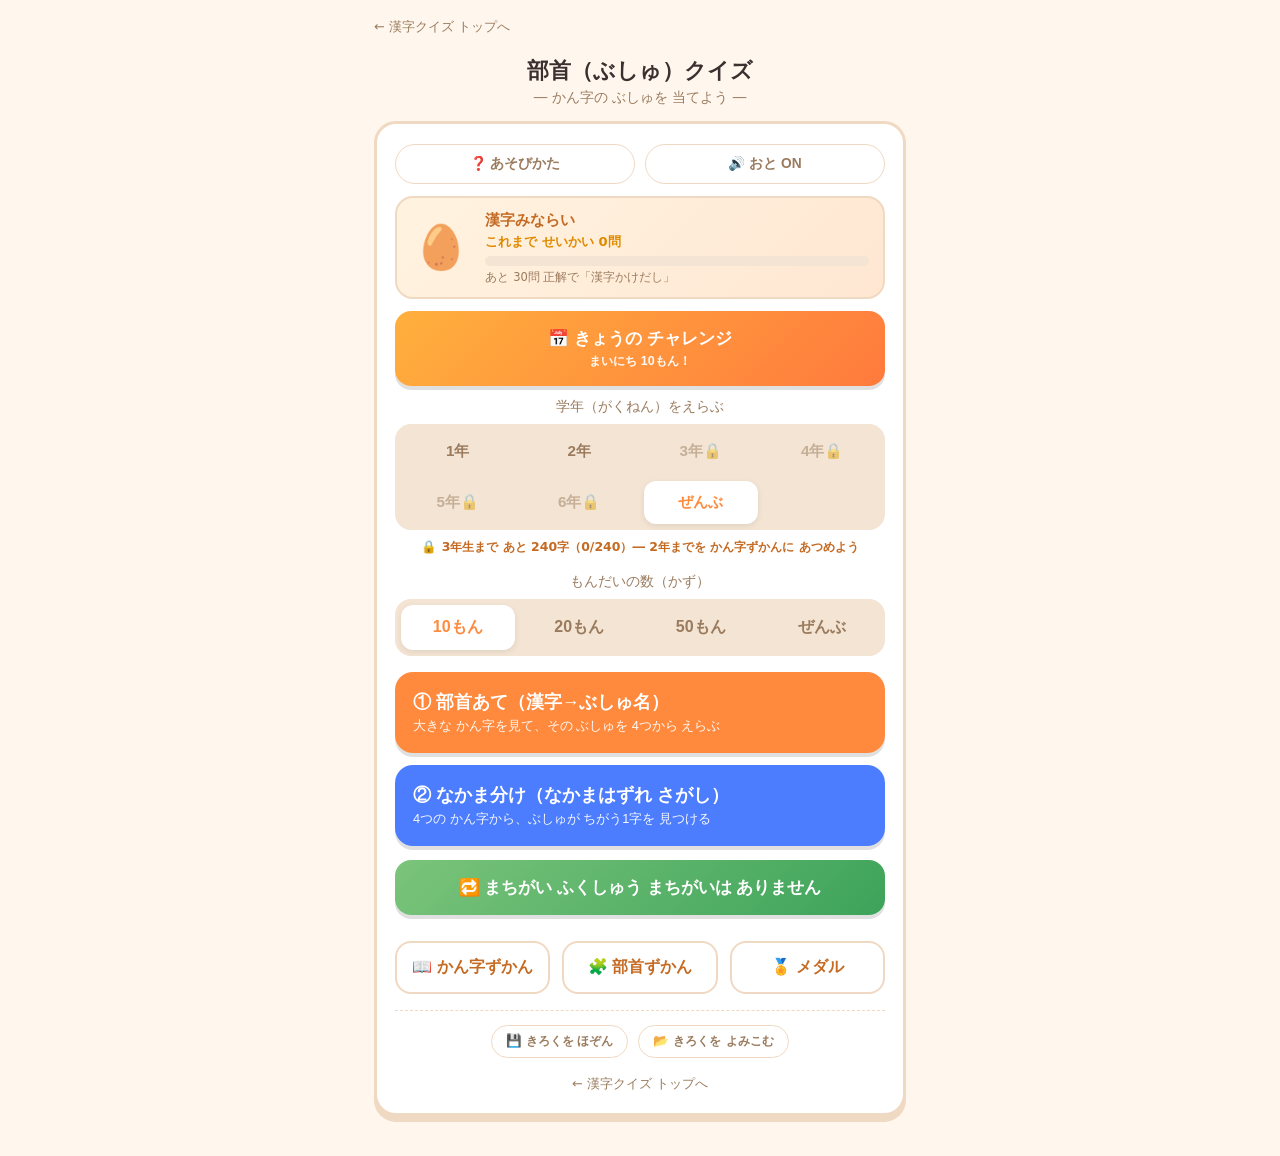
==== commit 49dd53e0: "部首クイズ：全漢字フル網羅に拡張（Unihan康熙部首＋IDSで207部首・1026字を正確分類）。選択肢を学年内部首から選出。毎学年で新部首が解放・デッドロック無を検証" ====
--- a/bushu/index.html
+++ b/bushu/index.html
@@ -166,22 +166,213 @@
 /* ===== 部首データ（このアプリ専用。onajiのBANKと同じ位置づけ）=====
    c=部首の字, pos=位置(へん/つくり/かんむり/にょう/あし), mean=意味, ks=例字（共有DBに実在） */
 const RADICALS = {
-  'のぎへん':{c:'禾',pos:'へん',mean:'イネ・穀物に関係',ks:['秋','科','秒','種','積','税','移','程','私','秘','穀']},
-  'さんずい':{c:'氵',pos:'へん',mean:'水に関係',ks:['海','池','注','泳','法','流','消','深','港','温','湯','漢','活','洋','浅','油','波','決','治','泣','演','漁','清','満','湖','測','液']},
-  'きへん':{c:'木',pos:'へん',mean:'木に関係',ks:['林','校','村','板','横','様','橋','機','松','札','枝','柱','植','検','標','棒','桜']},
-  'にんべん':{c:'亻',pos:'へん',mean:'人に関係',ks:['休','体','作','使','住','信','便','借','億','候','健','仕','何','位','係','例','倍','停','側','値','個','修','俳','代','仮','件','任','伝']},
-  'ごんべん':{c:'言',pos:'へん',mean:'ことば・言うに関係',ks:['話','語','読','記','計','訓','詩','調','談','議','説','課','試','識','護','訳','詞','評','認','誤','講','謝','警','許','訪']},
-  'いとへん':{c:'糸',pos:'へん',mean:'糸・布に関係',ks:['紙','線','細','組','終','結','練','絵','給','続','緑','約','級','紀','純','経','統','績','編','縄','織','綿','縮','紅','素']},
-  'てへん':{c:'扌',pos:'へん',mean:'手の動作に関係',ks:['持','指','投','打','拾','折','招','担','探','採','接','提','操','技','拝','捨','授','推']},
-  'つちへん':{c:'土',pos:'へん',mean:'土・場所に関係',ks:['地','場','坂','城','均','境','増','塩']},
-  'くちへん':{c:'口',pos:'へん',mean:'口・声に関係',ks:['味','呼','唱','吸','鳴']},
-  'くさかんむり':{c:'艹',pos:'かんむり',mean:'草・植物に関係',ks:['花','草','茶','葉','苦','薬','菜','落','荷','英','芽','若','蒸','著','蔵']},
-  'うかんむり':{c:'宀',pos:'かんむり',mean:'家・屋根に関係',ks:['家','室','守','安','客','宿','寒','実','富','官','定','宝','宗','宇','宙','容','宣','密']},
-  'たけかんむり':{c:'竹',pos:'かんむり',mean:'竹に関係',ks:['笑','答','第','筆','算','節','等','管','築','簡','箱','笛','策']},
-  'あめかんむり':{c:'雨',pos:'かんむり',mean:'天気・雨に関係',ks:['雪','雲','電']},
-  'しんにょう':{c:'辶',pos:'にょう',mean:'道・進むに関係',ks:['道','通','週','運','進','送','返','速','遊','達','過','連','遠','近','追','逆','適','選','退','述']},
-  'こころ':{c:'心',pos:'あし',mean:'心・気持ちに関係',ks:['思','想','感','急','悲','念','息','恩','態','意','愛','志','忘','忠']},
-  'おおがい':{c:'頁',pos:'つくり',mean:'頭・顔に関係',ks:['顔','頭','願','題','類','順','額','預','領','頂']},
+  'にんべん':{c:'亻',pos:'へん',mean:'人に関係',ks:['休','体','何','作','使','代','住','他','係','倍','仕','位','億','健','候','佐','借','信','側','仲','低','伝','働','付','便','例','仮','価','件','個','似','像','停','任','備','仏','保','供','傷','仁','値','俳','俵','優']},
+  'さんずい':{c:'氵',pos:'へん',mean:'水に関係',ks:['汽','海','池','活','注','湯','港','洋','深','温','消','湖','決','油','泳','漢','波','流','潟','泣','漁','治','滋','清','浅','沖','法','満','浴','液','演','河','潔','減','混','測','沿','激','源','済','洗','潮','派']},
+  'ごんべん':{c:'言',pos:'へん',mean:'ことば・言うに関係',ks:['記','読','語','計','話','調','詩','談','課','議','訓','試','説','許','護','講','識','謝','証','設','評','誤','詞','誌','諸','誠','誕','討','認','訪','訳','論']},
+  'きへん':{c:'木',pos:'へん',mean:'木に関係',ks:['校','村','林','柱','板','植','横','橋','根','様','械','機','極','材','札','松','栃','梅','標','桜','格','検','構','枝','株','机','権','樹','棒','枚','模']},
+  'くち':{c:'口',pos:'なか',mean:'口・声に関係',ks:['右','口','名','合','同','台','古','向','員','命','問','君','号','商','品','和','各','器','司','周','営','可','喜','句','告','史','后','善','否']},
+  'いとへん':{c:'糸',pos:'へん',mean:'糸・布に関係',ks:['線','絵','細','紙','組','終','緑','級','練','給','結','縄','続','約','紀','経','織','績','絶','総','統','編','綿','絹','紅','縦','縮','純','納']},
+  'うかんむり':{c:'宀',pos:'かんむり',mean:'家・屋根に関係',ks:['家','室','安','守','宮','実','定','寒','客','宿','害','完','官','察','富','寄','容','宇','宗','宣','宅','宙','宝','密']},
+  'しんにょう':{c:'辶',pos:'にょう',mean:'道・進むに関係',ks:['道','週','遠','近','通','速','返','追','進','送','遊','運','選','達','辺','連','過','逆','述','造','適','迷','遺','退']},
+  'てへん':{c:'扌',pos:'へん',mean:'手の動作に関係',ks:['指','投','拾','持','打','折','技','採','授','招','接','損','提','拡','揮','捨','推','操','担','探','拝','批']},
+  'こころ':{c:'心',pos:'あし',mean:'心・気持ちに関係',ks:['心','思','悲','急','感','悪','意','想','息','愛','念','必','応','志','態','恩','憲','忠','忘']},
+  'ひ':{c:'火',pos:'かんむり',mean:'火に関係',ks:['火','早','日','星','春','昼','炭','暑','昔','景','然','無','易','旧','暴','灰','蒸','暮']},
+  'き':{c:'木',pos:'たん',mean:'木に関係',ks:['森','木','本','東','楽','黄','来','業','案','栄','果','束','梨','末','未','査','条','染']},
+  'くさかんむり':{c:'艸',pos:'かんむり',mean:'草・植物に関係',ks:['花','草','茶','葉','薬','落','苦','荷','茨','英','芽','芸','菜','若','蔵','著']},
+  'かい':{c:'貝',pos:'あし',mean:'お金・財産に関係',ks:['貝','買','負','貨','賀','賛','資','質','賞','責','貸','費','貧','貿','貴','賃']},
+  'たけかんむり':{c:'竹',pos:'かんむり',mean:'竹に関係',ks:['竹','答','算','第','笛','等','箱','筆','管','笑','節','築','簡','筋','策']},
+  'こざとへん':{c:'阝',pos:'へん',mean:'おか・段に関係',ks:['陽','院','階','隊','阪','阜','陸','険','限','際','防','降','除','障','陛']},
+  'ちから':{c:'力',pos:'つくり',mean:'力に関係',ks:['力','動','勝','助','勉','加','功','努','勇','労','効','勢','務','勤']},
+  'りっとう':{c:'刂',pos:'つくり',mean:'刃物に関係',ks:['切','列','刷','初','副','別','利','刊','則','判','割','劇','刻','創']},
+  'ぼくづくり':{c:'攴',pos:'つくり',mean:'動作に関係',ks:['教','数','放','整','改','散','敗','救','故','政','敬','敵']},
+  'いち':{c:'一',pos:'たん',mean:'',ks:['一','下','三','七','上','万','世','丁','両','不','並']},
+  'まだれ':{c:'广',pos:'たれ',mean:'たてもの・やね',ks:['店','広','庭','度','庫','康','底','府','序','座','庁']},
+  'ぎょうにんべん':{c:'彳',pos:'へん',mean:'道・行くに関係',ks:['後','役','待','径','徒','徳','往','得','復','従','律']},
+  'くにがまえ':{c:'囗',pos:'かまえ',mean:'かこい',ks:['四','回','国','図','園','固','囲','因','団','困']},
+  'た':{c:'田',pos:'かんむり',mean:'田・畑に関係',ks:['男','田','画','番','由','界','申','畑','留','異']},
+  'にちへん':{c:'日',pos:'へん',mean:'太陽・日に関係',ks:['晴','時','明','曜','暗','昭','昨','映','暖','晩']},
+  'つちへん':{c:'土',pos:'へん',mean:'土・場所に関係',ks:['地','場','坂','塩','埼','城','境','均','増','域']},
+  'おおがい':{c:'頁',pos:'つくり',mean:'頭・顔に関係',ks:['顔','頭','題','願','順','類','額','領','頂','預']},
+  'のぎへん':{c:'禾',pos:'へん',mean:'イネ・穀物に関係',ks:['秋','科','秒','種','積','移','税','程','私','秘']},
+  'じゅう':{c:'十',pos:'たん',mean:'',ks:['十','千','午','南','半','協','卒','単','博']},
+  'だい':{c:'大',pos:'たん',mean:'',ks:['大','天','太','央','失','奈','夫','奏','奮']},
+  'つち':{c:'土',pos:'あし',mean:'土・場所に関係',ks:['土','圧','基','型','在','堂','墓','報','垂']},
+  'はば':{c:'巾',pos:'その他',mean:'',ks:['帰','市','希','席','帯','師','常','布','幕']},
+  'かねへん':{c:'金',pos:'へん',mean:'金属に関係',ks:['鉄','銀','鏡','録','鉱','銅','鋼','針','銭']},
+  'ひと':{c:'人',pos:'その他',mean:'人に関係',ks:['人','会','今','以','倉','令','修','余']},
+  'め':{c:'目',pos:'その他',mean:'目に関係',ks:['目','直','着','真','県','相','省','看']},
+  'すん':{c:'寸',pos:'あし',mean:'',ks:['寺','対','導','射','将','寸','専','尊']},
+  'しかばね':{c:'尸',pos:'たれ',mean:'',ks:['局','屋','居','属','尺','層','展','届']},
+  'にくづき':{c:'⺼',pos:'へん',mean:'からだ・肉に関係',ks:['肥','脈','胸','臓','腸','脳','肺','腹']},
+  'ひとあし':{c:'儿',pos:'あし',mean:'',ks:['先','光','元','兄','児','兆','党']},
+  'はち':{c:'八',pos:'その他',mean:'',ks:['八','六','公','具','共','典','兵']},
+  'しめすへん':{c:'礻',pos:'へん',mean:'神・祭りに関係',ks:['社','神','福','礼','祝','祖','視']},
+  'たま':{c:'玉',pos:'その他',mean:'たま・宝石に関係',ks:['王','玉','理','球','現','班']},
+  'こ':{c:'子',pos:'あし',mean:'こどもに関係',ks:['学','子','字','季','孝','存']},
+  'つき':{c:'月',pos:'つくり',mean:'からだ・月に関係',ks:['月','朝','有','期','望','朗']},
+  'みる':{c:'見',pos:'つくり',mean:'',ks:['見','親','覚','観','規','覧']},
+  'とめる':{c:'止',pos:'かんむり',mean:'',ks:['正','止','歩','歯','武','歴']},
+  'おんなへん':{c:'女',pos:'へん',mean:'女性に関係',ks:['妹','姉','始','媛','好','婦']},
+  'れっか':{c:'火',pos:'あし',mean:'火に関係',ks:['点','熊','照','熱','災','熟']},
+  'もんがまえ':{c:'門',pos:'かまえ',mean:'もん・出入口',ks:['門','間','開','関','閣','閉']},
+  'ころも':{c:'衣',pos:'あし',mean:'衣服に関係',ks:['表','衣','製','裁','装','裏']},
+  'まきがまえ':{c:'冂',pos:'かまえ',mean:'',ks:['円','内','最','再','冊']},
+  'やま':{c:'山',pos:'かんむり',mean:'山に関係',ks:['山','岩','島','岸','岡']},
+  'みず':{c:'水',pos:'たん',mean:'水に関係',ks:['水','氷','求','永','準']},
+  'ゆうべ':{c:'夕',pos:'たん',mean:'',ks:['夕','夜','多','外','夢']},
+  'いちじゅう':{c:'干',pos:'たん',mean:'',ks:['年','幸','平','幹','干']},
+  'かたな':{c:'刀',pos:'あし',mean:'刃物に関係',ks:['刀','分','前','制','券']},
+  'また':{c:'又',pos:'なか',mean:'',ks:['友','取','受','反','収']},
+  'にく':{c:'肉',pos:'その他',mean:'からだ・肉に関係',ks:['肉','育','能','胃','背']},
+  'おおざと':{c:'阝',pos:'つくり',mean:'むら・里に関係',ks:['都','部','郡','郷','郵']},
+  'いしへん':{c:'石',pos:'へん',mean:'石に関係',ks:['研','確','破','砂','磁']},
+  'あめかんむり':{c:'雨',pos:'かんむり',mean:'天気・雨に関係',ks:['雨','電','雲','雪']},
+  'あなかんむり':{c:'穴',pos:'かんむり',mean:'あなに関係',ks:['空','究','穴','窓']},
+  'て':{c:'手',pos:'たん',mean:'手の動作に関係',ks:['手','才','挙','承']},
+  'おんな':{c:'女',pos:'あし',mean:'女性に関係',ks:['女','委','妻','姿']},
+  'しろ':{c:'白',pos:'たん',mean:'',ks:['白','百','的','皇']},
+  'ぎょうがまえ':{c:'行',pos:'かまえ',mean:'',ks:['行','街','衛','術']},
+  'あくび':{c:'欠',pos:'つくり',mean:'',ks:['歌','次','欠','欲']},
+  'ほう':{c:'方',pos:'その他',mean:'',ks:['方','旅','族','旗']},
+  'うし':{c:'牛',pos:'その他',mean:'牛に関係',ks:['牛','物','特','牧']},
+  'ひつじ':{c:'羊',pos:'その他',mean:'',ks:['羊','美','群','義']},
+  'くちへん':{c:'口',pos:'へん',mean:'口・声に関係',ks:['味','唱','吸','呼']},
+  'しめす':{c:'示',pos:'あし',mean:'神・祭りに関係',ks:['祭','票','禁','示']},
+  'くるまへん':{c:'車',pos:'へん',mean:'車に関係',ks:['転','軽','輪','輸']},
+  'しょくへん':{c:'飠',pos:'へん',mean:'食べ物に関係',ks:['飲','館','飯','飼']},
+  'さら':{c:'皿',pos:'あし',mean:'',ks:['皿','益','盛','盟']},
+  'りっしんべん':{c:'忄',pos:'へん',mean:'心・気持ちに関係',ks:['快','慣','情','性']},
+  'おつ':{c:'乙',pos:'その他',mean:'',ks:['九','乳','乱']},
+  'に':{c:'二',pos:'たん',mean:'',ks:['五','二','井']},
+  'たくみ':{c:'工',pos:'なか',mean:'',ks:['左','工','差']},
+  'いと':{c:'糸',pos:'あし',mean:'糸・布に関係',ks:['糸','素','系']},
+  'みみ':{c:'耳',pos:'たん',mean:'耳に関係',ks:['耳','聞','聖']},
+  'まがりがわ':{c:'巛',pos:'たん',mean:'',ks:['川','州','巣']},
+  'たつ':{c:'立',pos:'たん',mean:'',ks:['立','童','競']},
+  'さむらい':{c:'士',pos:'かんむり',mean:'',ks:['声','売','士']},
+  'なかれ':{c:'毋',pos:'あし',mean:'',ks:['毎','母','毒']},
+  'おいかんむり':{c:'老',pos:'かんむり',mean:'',ks:['考','者','老']},
+  'さと':{c:'里',pos:'その他',mean:'',ks:['里','重','量']},
+  'はね':{c:'羽',pos:'かんむり',mean:'',ks:['羽','習','翌']},
+  'げん':{c:'言',pos:'たん',mean:'ことば・言うに関係',ks:['言','率','警']},
+  'がんだれ':{c:'厂',pos:'たれ',mean:'',ks:['原','厚','厳']},
+  'ゆみへん':{c:'弓',pos:'へん',mean:'弓に関係',ks:['強','引','張']},
+  'なべぶた':{c:'亠',pos:'かんむり',mean:'',ks:['京','交','亡']},
+  'ゆみ':{c:'弓',pos:'その他',mean:'弓に関係',ks:['弓','弱','弟']},
+  'ふるとり':{c:'隹',pos:'かんむり',mean:'',ks:['集','雑','難']},
+  'はねぼう':{c:'亅',pos:'たん',mean:'',ks:['事','予','争']},
+  'ふしづくり':{c:'卩',pos:'その他',mean:'',ks:['印','危','卵']},
+  'ひへん':{c:'火',pos:'へん',mean:'火に関係',ks:['焼','灯','燃']},
+  'ほこづくり':{c:'戈',pos:'つくり',mean:'',ks:['成','戦','我']},
+  'あみがしら':{c:'网',pos:'かんむり',mean:'あみに関係',ks:['置','罪','署']},
+  'こめへん':{c:'米',pos:'へん',mean:'米に関係',ks:['精','粉','糖']},
+  'おと':{c:'音',pos:'たん',mean:'',ks:['音','章']},
+  'いぬ':{c:'犬',pos:'たん',mean:'けものに関係',ks:['犬','状']},
+  'くるま':{c:'車',pos:'たん',mean:'車に関係',ks:['車','軍']},
+  'しょう':{c:'小',pos:'たん',mean:'',ks:['小','少']},
+  'うまれる':{c:'生',pos:'たん',mean:'',ks:['生','産']},
+  'あお':{c:'靑',pos:'たん',mean:'',ks:['青','静']},
+  'あし':{c:'足',pos:'その他',mean:'足・歩くに関係',ks:['足','路']},
+  'むし':{c:'虫',pos:'たん',mean:'虫に関係',ks:['虫','蚕']},
+  'たへん':{c:'田',pos:'へん',mean:'田・畑に関係',ks:['町','略']},
+  'いる':{c:'入',pos:'たん',mean:'',ks:['入','全']},
+  'おおいかんむり':{c:'襾',pos:'かんむり',mean:'',ks:['西','要']},
+  'にすい':{c:'冫',pos:'あし',mean:'',ks:['冬','冷']},
+  'とり':{c:'鳥',pos:'その他',mean:'鳥に関係',ks:['鳥','鳴']},
+  'ふねへん':{c:'舟',pos:'へん',mean:'',ks:['船','航']},
+  'すいにょう':{c:'夊',pos:'にょう',mean:'',ks:['夏','変']},
+  'やへん':{c:'矢',pos:'へん',mean:'',ks:['知','短']},
+  'おの':{c:'斤',pos:'つくり',mean:'',ks:['新','断']},
+  'てん':{c:'丶',pos:'たん',mean:'',ks:['丸','主']},
+  'しょく':{c:'食',pos:'その他',mean:'食べ物に関係',ks:['食','養']},
+  'とだれ':{c:'戶',pos:'たれ',mean:'',ks:['戸','所']},
+  'つの':{c:'角',pos:'たん',mean:'',ks:['角','解']},
+  'ひらび':{c:'曰',pos:'あし',mean:'',ks:['書','曲']},
+  'そうにょう':{c:'走',pos:'にょう',mean:'',ks:['走','起']},
+  'さじ':{c:'匕',pos:'その他',mean:'',ks:['北','化']},
+  'はつがしら':{c:'癶',pos:'かんむり',mean:'',ks:['登','発']},
+  'がつへん':{c:'歹',pos:'へん',mean:'',ks:['死','残']},
+  'まめ':{c:'豆',pos:'その他',mean:'',ks:['豆','豊']},
+  'ち':{c:'血',pos:'その他',mean:'',ks:['血','衆']},
+  'かくしがまえ':{c:'匸',pos:'かまえ',mean:'',ks:['区','医']},
+  'うまへん':{c:'馬',pos:'へん',mean:'馬に関係',ks:['駅','験']},
+  'とりへん':{c:'酉',pos:'へん',mean:'酒に関係',ks:['配','酸']},
+  'む':{c:'厶',pos:'あし',mean:'',ks:['去','参']},
+  'の':{c:'丿',pos:'たん',mean:'',ks:['乗','久']},
+  'やまいだれ':{c:'疒',pos:'たれ',mean:'病気に関係',ks:['病','痛']},
+  'やまへん':{c:'山',pos:'へん',mean:'山に関係',ks:['岐','崎']},
+  'えんにょう':{c:'廴',pos:'にょう',mean:'',ks:['建','延']},
+  'うじ':{c:'氏',pos:'たん',mean:'',ks:['氏','民']},
+  'しん':{c:'臣',pos:'たん',mean:'',ks:['臣','臨']},
+  'かいへん':{c:'貝',pos:'へん',mean:'お金・財産に関係',ks:['財','貯']},
+  'るまた':{c:'殳',pos:'つくり',mean:'',ks:['殺','段']},
+  'した':{c:'舌',pos:'あし',mean:'',ks:['舎','舌']},
+  'けものへん':{c:'犭',pos:'へん',mean:'けものに関係',ks:['独','犯']},
+  'かたへん':{c:'片',pos:'へん',mean:'',ks:['版','片']},
+  'ころもへん':{c:'衤',pos:'へん',mean:'衣服に関係',ks:['複','補']},
+  'おのれ':{c:'己',pos:'あし',mean:'',ks:['巻','己']},
+  'きがまえ':{c:'气',pos:'たれ',mean:'',ks:['気']},
+  'かね':{c:'金',pos:'たん',mean:'金属に関係',ks:['金']},
+  'うけばこ':{c:'凵',pos:'かまえ',mean:'',ks:['出']},
+  'いし':{c:'石',pos:'たん',mean:'石に関係',ks:['石']},
+  'あか':{c:'赤',pos:'たん',mean:'',ks:['赤']},
+  'たてぼう':{c:'丨',pos:'たん',mean:'',ks:['中']},
+  'ぶん':{c:'文',pos:'たん',mean:'',ks:['文']},
+  'こめ':{c:'米',pos:'たん',mean:'米に関係',ks:['米']},
+  'ながい':{c:'長',pos:'たん',mean:'',ks:['長']},
+  'たかい':{c:'高',pos:'その他',mean:'',ks:['高']},
+  'みずから':{c:'自',pos:'たん',mean:'',ks:['自']},
+  'や':{c:'矢',pos:'たん',mean:'',ks:['矢']},
+  'さとへん':{c:'里',pos:'へん',mean:'',ks:['野']},
+  'さんづくり':{c:'彡',pos:'つくり',mean:'',ks:['形']},
+  'くろ':{c:'黑',pos:'その他',mean:'',ks:['黒']},
+  'たに':{c:'谷',pos:'たん',mean:'',ks:['谷']},
+  'いろ':{c:'色',pos:'たん',mean:'',ks:['色']},
+  'うお':{c:'魚',pos:'たん',mean:'魚に関係',ks:['魚']},
+  'くび':{c:'首',pos:'たん',mean:'',ks:['首']},
+  'けいがしら':{c:'彐',pos:'かんむり',mean:'',ks:['当']},
+  'うま':{c:'馬',pos:'たん',mean:'馬に関係',ks:['馬']},
+  'むぎ':{c:'麥',pos:'その他',mean:'',ks:['麦']},
+  'ちち':{c:'父',pos:'たん',mean:'',ks:['父']},
+  'かぜ':{c:'風',pos:'たん',mean:'',ks:['風']},
+  'け':{c:'毛',pos:'たん',mean:'',ks:['毛']},
+  'もちいる':{c:'用',pos:'たん',mean:'',ks:['用']},
+  'けがわ':{c:'皮',pos:'たん',mean:'',ks:['皮']},
+  'はな':{c:'鼻',pos:'その他',mean:'',ks:['鼻']},
+  'はばへん':{c:'巾',pos:'へん',mean:'',ks:['帳']},
+  'み':{c:'身',pos:'たん',mean:'',ks:['身']},
+  'ひよみのとり':{c:'酉',pos:'つくり',mean:'酒に関係',ks:['酒']},
+  'わかんむり':{c:'冖',pos:'かんむり',mean:'',ks:['写']},
+  'しきがまえ':{c:'弋',pos:'かまえ',mean:'',ks:['式']},
+  'しんのたつ':{c:'辰',pos:'あし',mean:'',ks:['農']},
+  'つきへん':{c:'月',pos:'へん',mean:'からだ・月に関係',ks:['服']},
+  'めん':{c:'面',pos:'たん',mean:'',ks:['面']},
+  'かおり':{c:'香',pos:'その他',mean:'',ks:['香']},
+  'からい':{c:'辛',pos:'つくり',mean:'',ks:['辞']},
+  'しか':{c:'鹿',pos:'たん',mean:'',ks:['鹿']},
+  'こへん':{c:'子',pos:'へん',mean:'こどもに関係',ks:['孫']},
+  'とぶ':{c:'飛',pos:'たん',mean:'',ks:['飛']},
+  'つつみがまえ':{c:'勹',pos:'かまえ',mean:'',ks:['包']},
+  'こんづくり':{c:'艮',pos:'つくり',mean:'',ks:['良']},
+  'とます':{c:'斗',pos:'つくり',mean:'',ks:['料']},
+  'めへん':{c:'目',pos:'へん',mean:'目に関係',ks:['眼']},
+  'すきへん':{c:'耒',pos:'へん',mean:'',ks:['耕']},
+  'うす':{c:'臼',pos:'その他',mean:'',ks:['興']},
+  'えだ':{c:'支',pos:'その他',mean:'',ks:['支']},
+  'いのこ':{c:'豕',pos:'その他',mean:'',ks:['象']},
+  'みみへん':{c:'耳',pos:'へん',mean:'耳に関係',ks:['職']},
+  'くらべる':{c:'比',pos:'たん',mean:'',ks:['比']},
+  'あらず':{c:'非',pos:'たん',mean:'',ks:['非']},
+  'こまぬき':{c:'廾',pos:'あし',mean:'',ks:['弁']},
+  'つくりがわ':{c:'革',pos:'たん',mean:'',ks:['革']},
+  'ひきへん':{c:'疋',pos:'へん',mean:'',ks:['疑']},
+  'のぎ':{c:'禾',pos:'その他',mean:'イネ・穀物に関係',ks:['穀']},
+  'ほね':{c:'骨',pos:'その他',mean:'',ks:['骨']},
+  'いたる':{c:'至',pos:'その他',mean:'',ks:['至']},
+  'まげあし':{c:'尢',pos:'その他',mean:'',ks:['就']},
+  'つくえ':{c:'几',pos:'なか',mean:'',ks:['処']},
+  'したみず':{c:'水',pos:'あし',mean:'水に関係',ks:['泉']},
+  'いとがしら':{c:'幺',pos:'かんむり',mean:'',ks:['幼']},
 };
 const RAD_NAMES = Object.keys(RADICALS);
 
@@ -229,7 +420,12 @@
 /* ===== 出題づくり ===== */
 // 部首あて：漢字→部首名（4択）
 function makeBushuQ(it){
-  const others = shuffle(RAD_NAMES.filter(r => r !== it.rad)).slice(0, 3);
+  // 選択肢は「その学年で出る部首」から（紛らわしさ＝難易度を学年に合わせる）。足りなければ全体から補う。
+  let others = shuffle(sessionRads.filter(r => r !== it.rad)).slice(0, 3);
+  if(others.length < 3){
+    const extra = shuffle(RAD_NAMES.filter(r => r !== it.rad && !others.includes(r))).slice(0, 3 - others.length);
+    others = others.concat(extra);
+  }
   const choices = shuffle([it.rad, ...others]);
   return { mode:'bushu', kanji:it.k, rad:it.rad, grade:it.grade, answer:it.rad, choices };
 }
@@ -254,6 +450,7 @@
 let grade = 'all';
 let count = 10;                 // 初期10もん（共通モジュールの選択肢 10/20/50/ぜんぶ）
 let mode = 'bushu';
+let sessionRads = RAD_NAMES;     // 今のセッションで出る部首名（選択肢の母集団）
 let deck = [], answers = [], idx = 0;
 let combo = 0, sessionMaxCombo = 0;
 let wrongKanji = [];           // 結果の「まちがえた問題だけ もう一回」用（部首あて化）
@@ -394,6 +591,7 @@
 function start(m){
   mode = m;
   const pool = itemsForGrade();
+  sessionRads = [...new Set(pool.map(i => i.rad))];
   const limit = (count==='all') ? pool.length : count;
   let qs = [];
   if(m === 'bushu'){
@@ -409,6 +607,7 @@
   mode = 'bushu';
   const mx = maxUnlockedGrade();
   const pool = ALL_ITEMS.filter(i => i.grade <= mx);
+  sessionRads = [...new Set(pool.map(i => i.rad))];
   const deckI = seededShuffle(pool, todayIndex()).slice(0, 10);
   startWithDeck(deckI.map(makeBushuQ), true);
 }
@@ -427,6 +626,7 @@
   let pool = reviewItems();
   if(pool.length === 0){ alert('ふくしゅうする問題は ありません。\nまちがえた問題が ここに たまります。'); return; }
   mode = 'bushu';
+  sessionRads = RAD_NAMES;
   pool = shuffle(pool); if(pool.length>20) pool = pool.slice(0,20);
   startWithDeck(pool.map(makeBushuQ));
 }
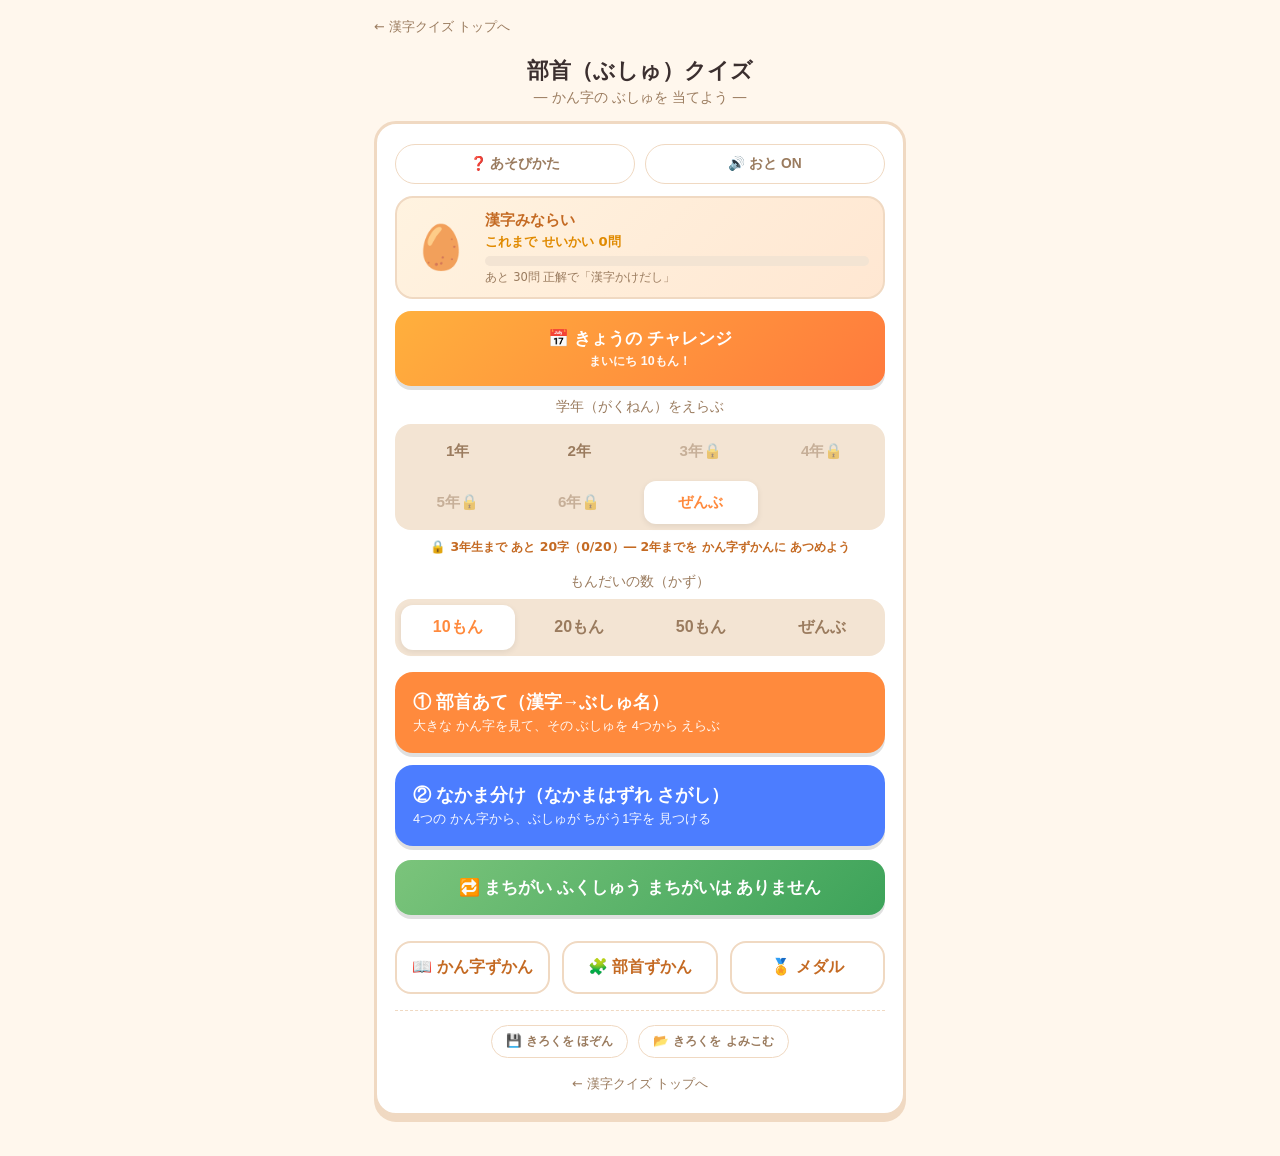
==== commit 2ff78efb: "部首クイズ：学年の解放条件をゆるめる（下の学年を20/40/60/80字あつめれば順次かいきん）。解放は部首専用フラグでonajiのペースは不変" ====
--- a/bushu/index.html
+++ b/bushu/index.html
@@ -395,17 +395,21 @@
    ぜんぶ かん字ずかん（store.kanji＝全アプリ共有）にあつめると かいきん。解放フラグも共有。 */
 const BK_COLLECTABLE = [...new Set(ALL_ITEMS.map(i => i.k))];
 const bushuCollectableUpTo = (g)=> BK_COLLECTABLE.filter(ch => KANJI[ch].g <= g);
+// ゆるい解放条件：下の学年(≤g-1)の かん字を (g-2)×20字 あつめれば かいきん（上限は実在数）
+const unlockNeed = (g)=> Math.min((g-2)*20, bushuCollectableUpTo(g-1).length);
+const unlockHave = (g)=> bushuCollectableUpTo(g-1).filter(ch => (store.kanji[ch]||0) >= 1).length;
+const unlockRemain = (g)=> Math.max(0, unlockNeed(g) - unlockHave(g));
 function gradeUnlocked(g){
   if(g <= 2) return true;
-  if(store['unlocked'+g]) return true;
-  const lower = bushuCollectableUpTo(g-1);
-  return lower.length > 0 && lower.every(ch => (store.kanji[ch]||0) >= 1);
+  if(store['unlocked'+g] || store['bushuUnlocked'+g]) return true;   // 他アプリで解放済み or 部首で解放済み
+  return unlockHave(g) >= unlockNeed(g);
 }
 function maxUnlockedGrade(){ let m=2; for(let g=3; g<=MAXGRADE; g++){ if(gradeUnlocked(g)) m=g; } return m; }
 function checkUnlock(){
   let now = 0;
   for(let g=3; g<=MAXGRADE; g++){
-    if(!store['unlocked'+g] && gradeUnlocked(g)){ store['unlocked'+g] = true; now = g; }
+    // 部首クイズの解放は専用フラグに記録（onaji等の解放ペースは変えない）
+    if(!store['unlocked'+g] && !store['bushuUnlocked'+g] && gradeUnlocked(g)){ store['bushuUnlocked'+g] = true; now = g; }
   }
   if(now) QuizCore.save();
   return now;
@@ -461,6 +465,7 @@
 store.bushuDaily = store.bushuDaily || { streak:0, bestStreak:0, lastDay:null };
 store.bushuDex   = store.bushuDex   || {};                                  // { 部首名: 正解回数 } 部首ずかん
 for(let g=3; g<=MAXGRADE; g++){ if(store['unlocked'+g] === undefined) store['unlocked'+g] = false; }
+for(let g=3; g<=MAXGRADE; g++){ if(store['bushuUnlocked'+g] === undefined) store['bushuUnlocked'+g] = false; }  // 部首クイズ専用の解放フラグ
 
 /* ===== 音（Web Audio：ファイル不要） ===== */
 let soundOn = (localStorage.getItem('bushuSoundOff') !== '1');
@@ -517,7 +522,7 @@
   const du = $('dexUnlock');
   if(du){
     if(gradeUnlocked(3)){ du.textContent = '🔓 3年生 かいきん中！'; }
-    else { const rem = bushuCollectableUpTo(2).filter(ch => !((store.kanji[ch]||0) >= 1)).length; du.textContent = `あと ${rem}字（1・2年）で 3年生 かいきん！`; }
+    else { du.textContent = `あと ${unlockRemain(3)}字（1・2年）で 3年生 かいきん！`; }
   }
   $('dexGrid').innerHTML = QuizCore.dexGridHTML(); showOnly('dex');
 }
@@ -561,9 +566,7 @@
     if((val==='all'?'all':val) === grade) b.classList.add('active');
     b.onclick = ()=>{
       if(locked){
-        const lower = bushuCollectableUpTo(val-1);
-        const rem = lower.filter(ch => !((store.kanji[ch]||0) >= 1)).length;
-        alert(`「${val}年生」は ロック中。\n${val-1}年までの かん字を かん字ずかんに あと ${rem}字 あつめると かいきん！`);
+        alert(`「${val}年生」は ロック中。\n${val-1}年までの かん字を かん字ずかんに あと ${unlockRemain(val)}字 あつめると かいきん！`);
         return;
       }
       grade = (val==='all')?'all':val; renderGradeSel();
@@ -577,9 +580,7 @@
   let next = 0;
   for(let g=3; g<=MAXGRADE; g++){ if(!gradeUnlocked(g)){ next = g; break; } }
   if(!next){ hint.textContent = '✅ ぜんぶの 学年が あそべるよ！'; return; }
-  const lower = bushuCollectableUpTo(next-1);
-  const total = lower.length, have = lower.filter(ch => (store.kanji[ch]||0) >= 1).length;
-  hint.textContent = `🔒 ${next}年生まで あと ${total-have}字（${have}/${total}）― ${next-1}年までを かん字ずかんに あつめよう`;
+  hint.textContent = `🔒 ${next}年生まで あと ${unlockRemain(next)}字（${unlockHave(next)}/${unlockNeed(next)}）― ${next-1}年までを かん字ずかんに あつめよう`;
 }
 
 function itemsForGrade(){
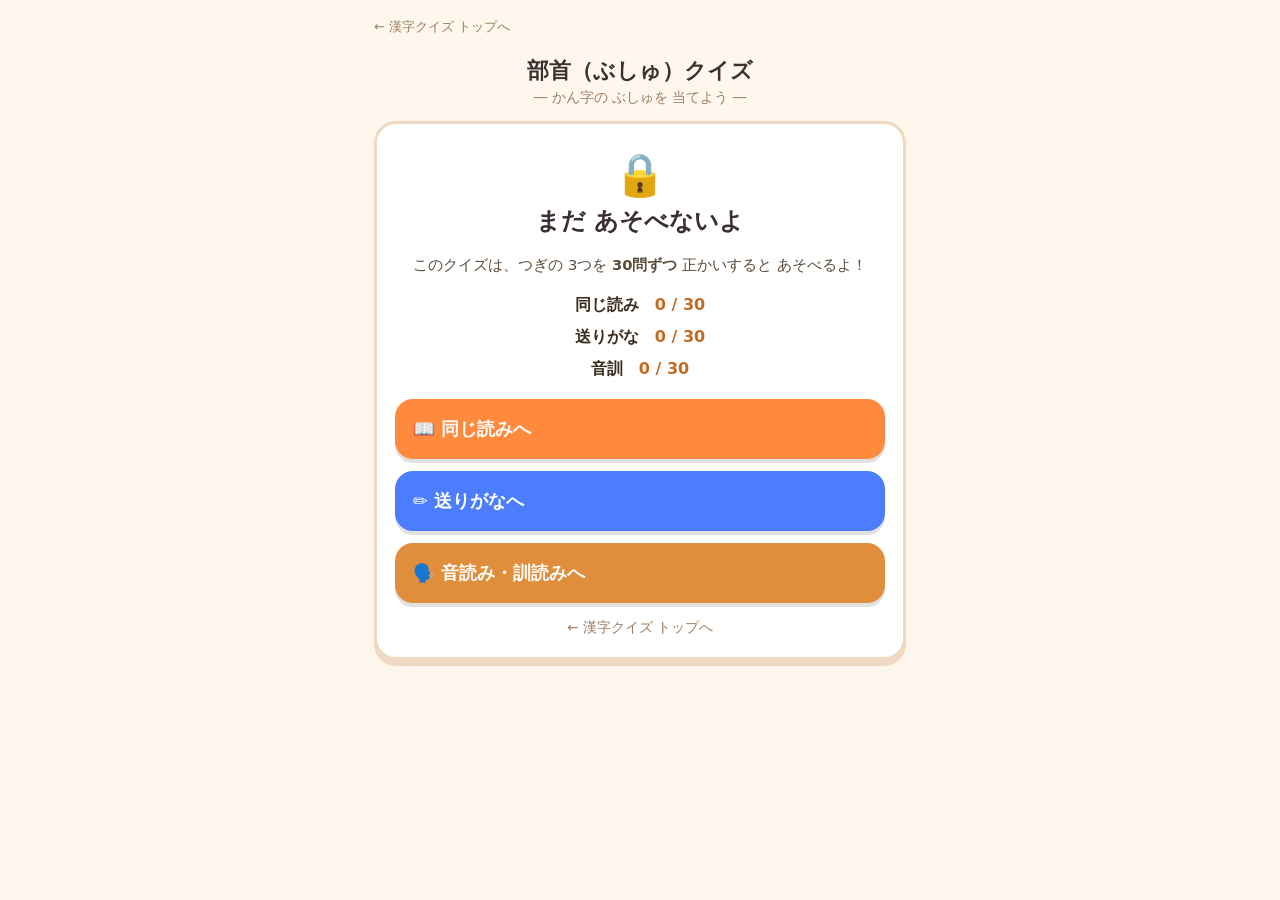
==== commit f6195207: "トップ：サブタイトル簡潔化＋部首/画数/四字熟語をアプリ単位ロック（同じ読み・送りがな・音訓を各30問正解で解放）。共有エンジンに appCorrect/bumpApp/advancedGate 追加" ====
--- a/bushu/index.html
+++ b/bushu/index.html
@@ -7,7 +7,7 @@
 <meta name="description" content="漢字の部首（ぶしゅ）を当てるクイズ。のぎへん・さんずいなど、学年ごとに自動で出題。なかま分けモードつき。">
 <meta name="theme-color" content="#ff8a3d">
 <!-- 共有スタイル（クイズと同じ見た目） -->
-<link rel="stylesheet" href="../shared/kanji-ui.css?v=202606271357">
+<link rel="stylesheet" href="../shared/kanji-ui.css?v=202606272011">
 <style>
   /* 部首アプリ固有の追加分だけ（共有部品で足りないもの） */
   #gsel{display:grid; grid-template-columns:repeat(4,1fr); gap:8px;}
@@ -156,9 +156,9 @@
 </div>
 
 <!-- 共有 漢字DB（唯一の正データ：KANJI / wordGrade / parseOkurigana） -->
-<script src="../shared/kanji-db.js?v=202606271357"></script>
+<script src="../shared/kanji-db.js?v=202606272011"></script>
 <!-- 共有 進捗エンジン（図鑑・称号・メダル＝全アプリ合算）＋出題数セレクタ -->
-<script src="../shared/quiz-core.js?v=202606271357"></script>
+<script src="../shared/quiz-core.js?v=202606272011"></script>
 <script>
 const $ = id => document.getElementById(id);
 const MAXGRADE = 6;
@@ -825,6 +825,7 @@
 renderGradeSel();
 refreshSoundBtn();
 refreshHome();
+QuizCore.advancedGate();   // 上級クイズのロック（同じ読み・送りがな・音訓を満遍なく学ぶまで）
 </script>
 </body>
 </html>
